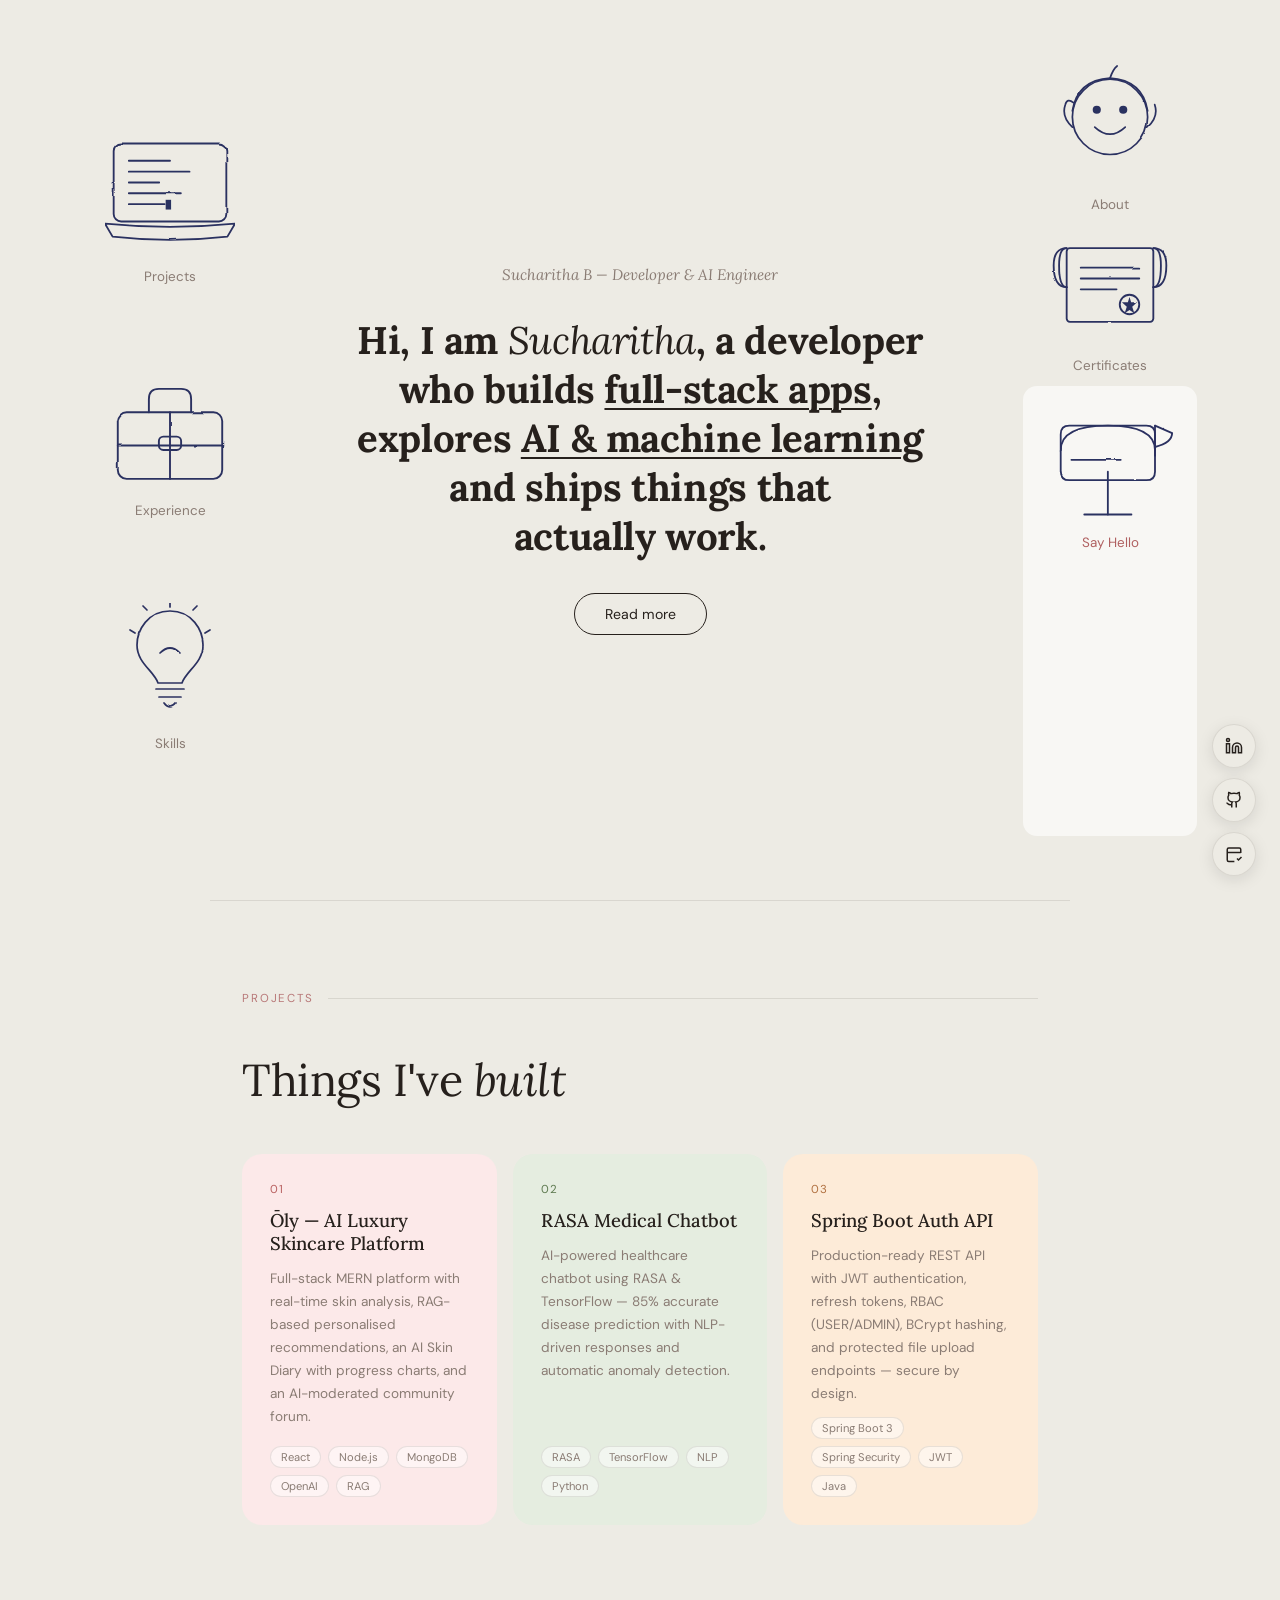
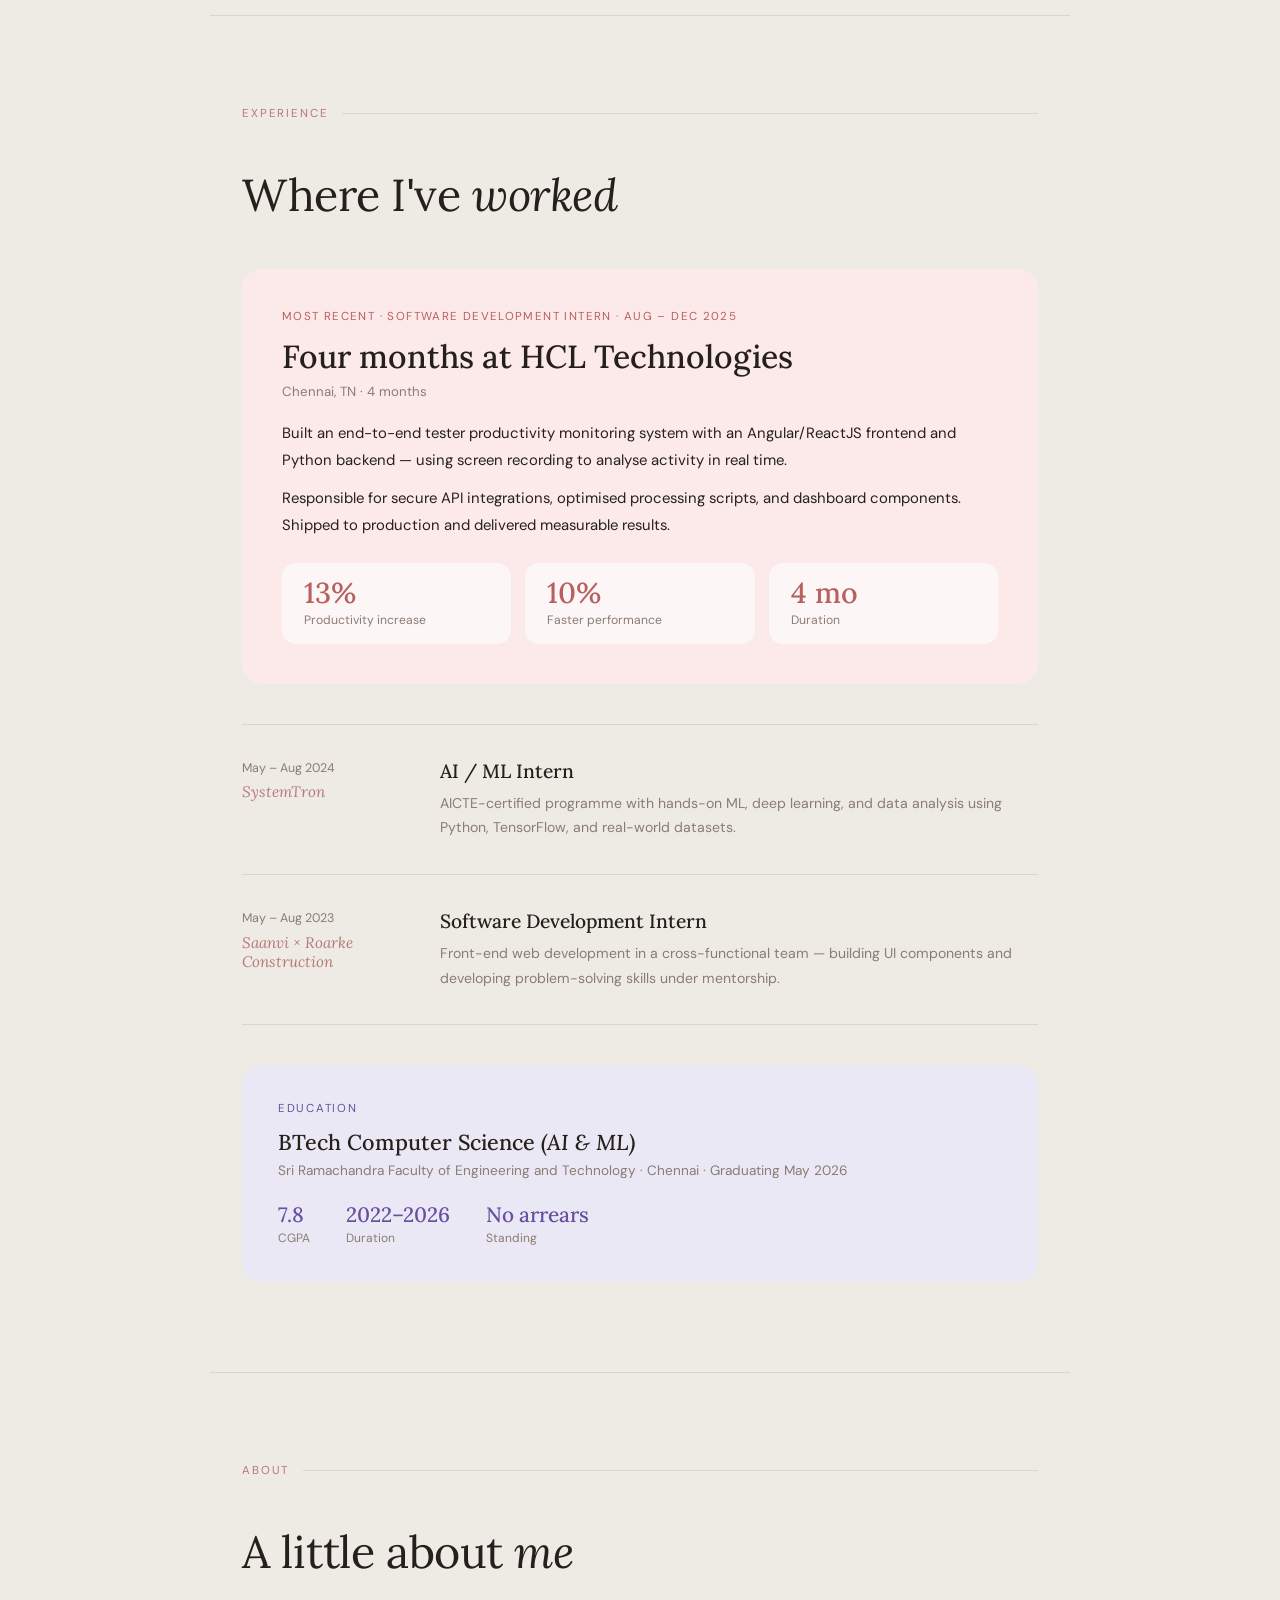
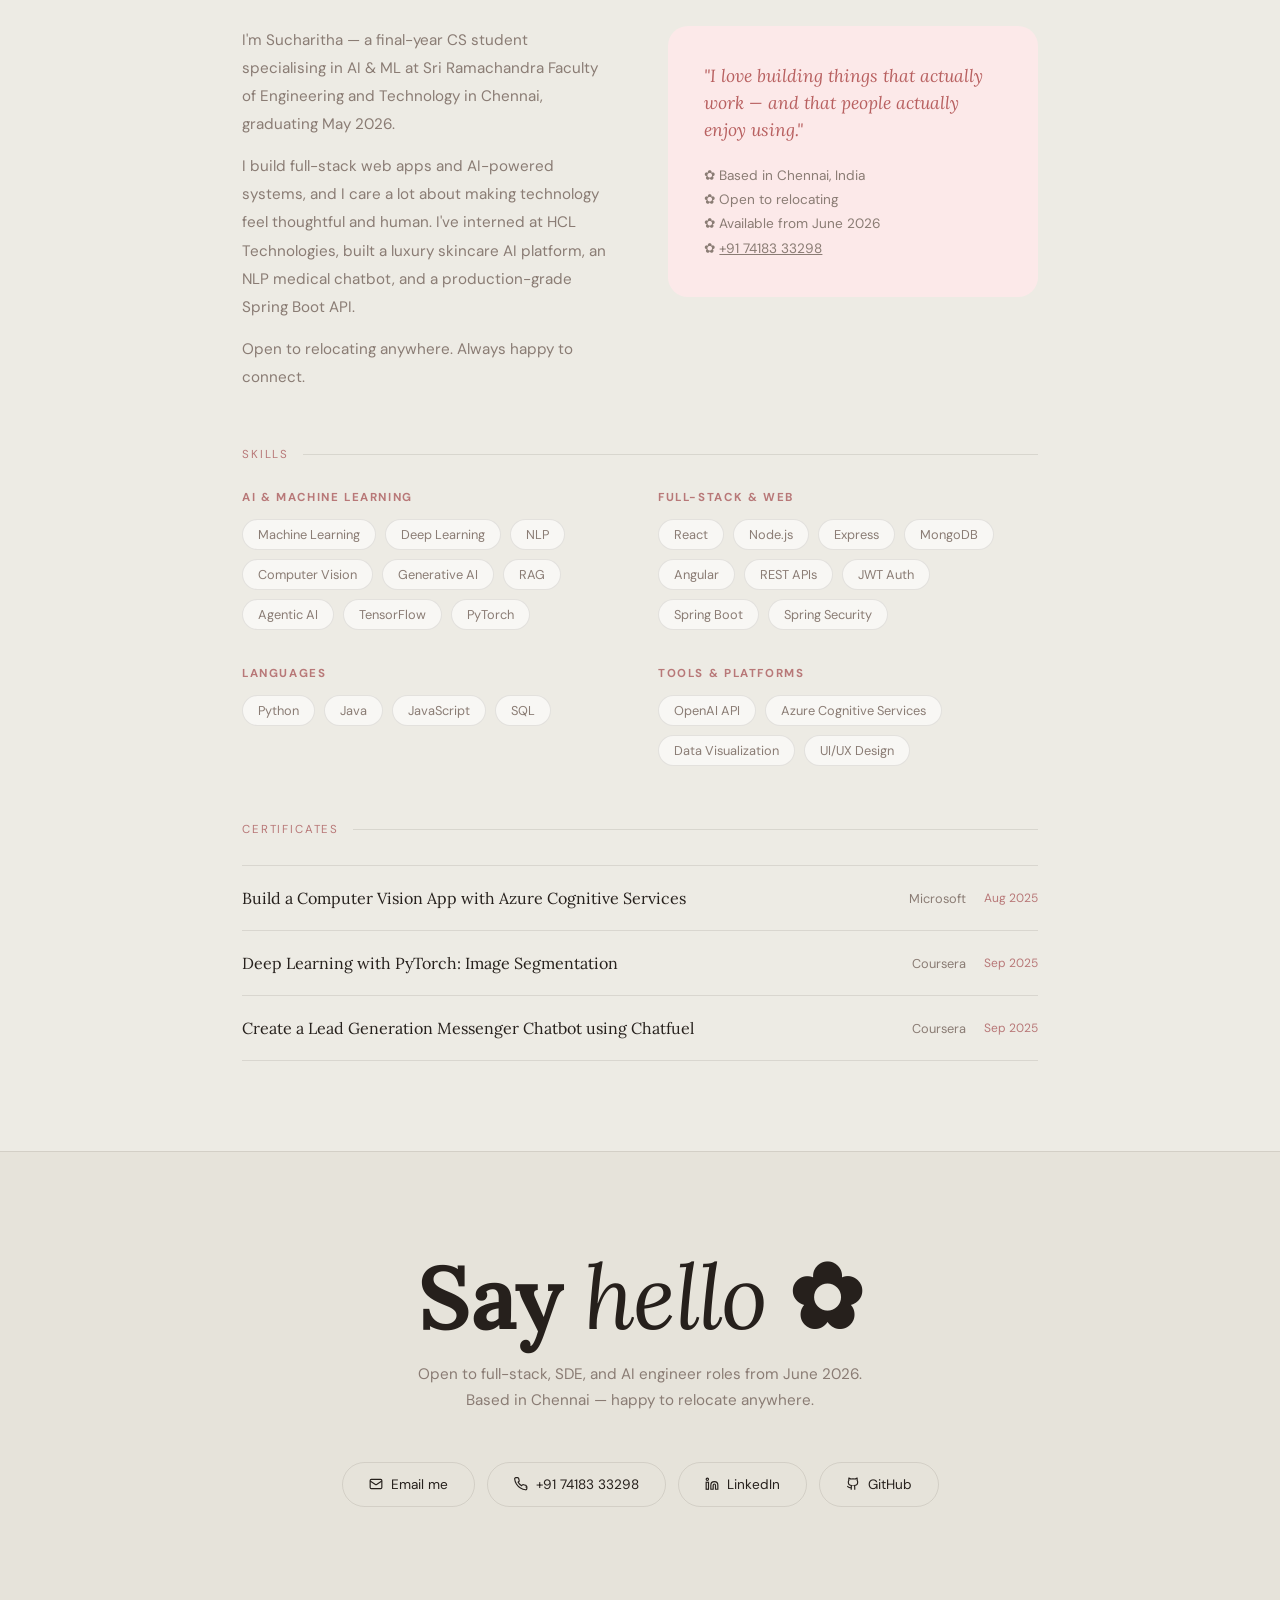
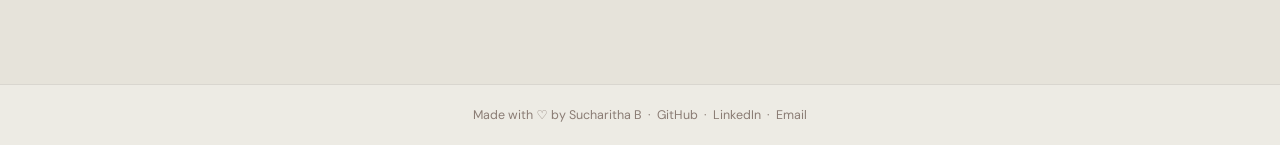
==== index.html @ f7cdc7e2 "Initial portfolio" ====
<!DOCTYPE html>
<html lang="en">
<head>
  <meta charset="UTF-8" />
  <meta name="viewport" content="width=device-width, initial-scale=1.0" />
  <title>Sucharitha B — Developer & AI Engineer</title>
  <link rel="preconnect" href="https://fonts.googleapis.com" />
  <link rel="preconnect" href="https://fonts.gstatic.com" crossorigin />
  <link href="https://fonts.googleapis.com/css2?family=Lora:ital,wght@0,400;0,700;1,400&family=DM+Sans:opsz,wght@9..40,300;9..40,400;9..40,500&display=swap" rel="stylesheet" />
  <style>
    *, *::before, *::after { box-sizing: border-box; margin: 0; padding: 0; }

    :root {
      --bg:     #edebe4;
      --soft:   #e6e3da;
      --text:   #26201c;
      --muted:  #8a7c74;
      --border: rgba(38,32,28,0.1);
      --ink:    #2b3060;
      --accent: #b87878;
      --serif:  'Lora', Georgia, serif;
      --sans:   'DM Sans', system-ui, sans-serif;
    }

    html { scroll-behavior: smooth; }
    body { background: var(--bg); color: var(--text); font-family: var(--sans); font-size: 16px; }

    /* ══════════════════════════════════════
       FLOATING SOCIAL LINKS
    ══════════════════════════════════════ */
    .social-float {
      position: fixed;
      right: 24px;
      bottom: 24px;
      display: flex;
      flex-direction: column;
      gap: 10px;
      z-index: 200;
    }
    .social-btn {
      width: 44px; height: 44px;
      border-radius: 50%;
      background: var(--bg);
      border: 1.5px solid var(--border);
      display: flex; align-items: center; justify-content: center;
      text-decoration: none;
      color: var(--text);
      box-shadow: 0 4px 16px rgba(0,0,0,0.10);
      transition: transform 0.22s ease, box-shadow 0.22s ease, border-color 0.22s;
    }
    .social-btn:hover {
      transform: translateY(-3px);
      box-shadow: 0 8px 24px rgba(0,0,0,0.15);
      border-color: var(--accent);
      color: var(--accent);
    }

    /* ══════════════════════════════════════
       HERO  –  full-viewport 3-col grid
    ══════════════════════════════════════ */
    .hero {
      display: grid;
      grid-template-columns: 220px 1fr 220px;
      min-height: 100vh;
      max-width: 1160px;
      margin: 0 auto;
    }

    /* Side nav columns */
    .side-nav {
      display: flex;
      flex-direction: column;
      justify-content: space-evenly;
      align-items: center;
      padding: 64px 18px;
    }

    /* Each illustrated icon */
    .nav-item {
      display: flex;
      flex-direction: column;
      align-items: center;
      gap: 12px;
      text-decoration: none;
      color: var(--text);
      cursor: pointer;
      position: relative;
    }
    /* Idle floating animation — staggered */
    .nav-item svg {
      transition: transform 0.35s ease;
    }
    .side-nav .nav-item:nth-child(1) svg { animation: gentleFloat 5s ease-in-out 0s    infinite; }
    .side-nav .nav-item:nth-child(2) svg { animation: gentleFloat 5s ease-in-out 1.4s  infinite; }
    .side-nav .nav-item:nth-child(3) svg { animation: gentleFloat 5s ease-in-out 2.8s  infinite; }

    /* Hover: pause float, lift & scale */
    .nav-item:hover svg {
      animation-play-state: paused;
      transform: translateY(-10px) scale(1.08) !important;
    }
    /* Click: squish down */
    .nav-item:active svg {
      transform: scale(0.92) translateY(2px) !important;
      transition: transform 0.08s ease;
    }

    .nav-item svg { width: 130px; height: 120px; }
    .nav-item span {
      font-family: var(--sans);
      font-size: 0.84rem;
      color: var(--muted);
      transition: color 0.2s;
    }
    .nav-item:hover span { color: var(--text); }
    .nav-item.highlight span { color: #b06060; }
    .nav-item.highlight:hover span { color: var(--accent); }

    /* Dot indicator */
    .nav-item::after {
      content: '·';
      font-size: 1.4rem;
      color: var(--accent);
      line-height: 0;
      opacity: 0;
      transform: translateY(4px);
      transition: opacity 0.2s, transform 0.2s;
    }
    .nav-item:hover::after { opacity: 1; transform: translateY(0); }

    /* Hero center */
    .hero-center {
      display: flex;
      flex-direction: column;
      justify-content: center;
      align-items: center;
      text-align: center;
      padding: 64px 40px;
      gap: 32px;
    }
    .tagline {
      font-family: var(--serif);
      font-style: italic;
      font-size: 0.95rem;
      color: var(--muted);
      animation: fadeDown 0.8s 0.2s both;
    }
    .intro-text {
      font-family: var(--serif);
      font-size: clamp(1.85rem, 3vw, 2.75rem);
      font-weight: 700;
      line-height: 1.28;
      letter-spacing: -0.01em;
      animation: fadeDown 0.9s 0.35s both;
    }
    .intro-text em { font-style: italic; font-weight: 400; }
    .intro-text a {
      color: var(--text);
      text-decoration: underline;
      text-decoration-thickness: 2px;
      text-underline-offset: 5px;
      transition: opacity 0.2s;
    }
    .intro-text a:hover { opacity: 0.55; }

    .read-more-btn {
      display: inline-block;
      padding: 11px 30px;
      border: 1.5px solid var(--text);
      border-radius: 100px;
      font-family: var(--sans);
      font-size: 0.88rem;
      color: var(--text);
      text-decoration: none;
      background: none;
      cursor: pointer;
      transition: background 0.25s, color 0.25s, transform 0.2s;
      animation: fadeDown 0.8s 0.5s both;
    }
    .read-more-btn:hover { background: var(--text); color: var(--bg); transform: translateY(-2px); }
    .read-more-btn:active { transform: scale(0.97); }

    /* ══════════════════════════════════════
       SCROLL REVEAL
    ══════════════════════════════════════ */
    .reveal {
      opacity: 0;
      transform: translateY(32px);
      transition: opacity 0.75s ease, transform 0.75s ease;
    }
    .reveal.in { opacity: 1; transform: translateY(0); }

    /* Staggered children */
    .stagger > * {
      opacity: 0;
      transform: translateY(24px);
      transition: opacity 0.6s ease, transform 0.6s ease;
    }
    .stagger.in > *:nth-child(1) { opacity:1; transform:none; transition-delay:0s;    }
    .stagger.in > *:nth-child(2) { opacity:1; transform:none; transition-delay:0.12s; }
    .stagger.in > *:nth-child(3) { opacity:1; transform:none; transition-delay:0.24s; }
    .stagger.in > *:nth-child(4) { opacity:1; transform:none; transition-delay:0.36s; }

    /* Section flash on anchor navigation */
    @keyframes sectionFlash {
      0%   { background-color: rgba(184,120,120,0.12); }
      100% { background-color: transparent; }
    }
    .section-flash { animation: sectionFlash 1.2s ease forwards; border-radius: 8px; }

    /* ══════════════════════════════════════
       SHARED SECTION STYLES
    ══════════════════════════════════════ */
    .section {
      max-width: 860px;
      margin: 0 auto;
      padding: 90px 32px;
      border-top: 1px solid var(--border);
    }
    .section-label {
      font-family: var(--sans);
      font-size: 0.72rem;
      letter-spacing: 0.16em;
      text-transform: uppercase;
      color: var(--accent);
      display: flex;
      align-items: center;
      gap: 14px;
      margin-bottom: 48px;
    }
    .section-label::after { content:''; flex:1; height:1px; background:var(--border); }
    .section-heading {
      font-family: var(--serif);
      font-size: clamp(1.8rem, 4vw, 2.8rem);
      font-weight: 400;
      line-height: 1.15;
      letter-spacing: -0.01em;
      margin-bottom: 48px;
    }
    .section-heading em { font-style: italic; }

    /* ══════════════════════════════════════
       PROJECTS
    ══════════════════════════════════════ */
    .projects-grid {
      display: grid;
      grid-template-columns: repeat(3, 1fr);
      gap: 16px;
    }
    .proj-card {
      border-radius: 20px;
      padding: 28px;
      display: flex;
      flex-direction: column;
      gap: 12px;
      text-decoration: none;
      color: var(--text);
      cursor: default;
      transition: transform 0.28s ease, box-shadow 0.28s ease;
    }
    .proj-card:hover { transform: translateY(-5px); box-shadow: 0 16px 44px rgba(0,0,0,0.09); }
    .proj-card.pink  { background: #fce9e9; }
    .proj-card.sage  { background: #e5ede0; }
    .proj-card.peach { background: #fdebd8; }
    .proj-num { font-size: 0.72rem; letter-spacing: 0.1em; }
    .pink  .proj-num { color: #b86060; }
    .sage  .proj-num { color: #5e7a50; }
    .peach .proj-num { color: #b07040; }
    .proj-title { font-family: var(--serif); font-size: 1.15rem; font-weight: 500; line-height: 1.25; }
    .proj-desc { font-size: 0.85rem; color: var(--muted); line-height: 1.7; flex: 1; }
    .proj-tags { display: flex; flex-wrap: wrap; gap: 7px; }
    .proj-tag {
      font-size: 0.7rem; padding: 3px 10px; border-radius: 100px;
      border: 1px solid var(--border); color: var(--muted);
      background: rgba(255,255,255,0.5);
    }

    /* ══════════════════════════════════════
       EXPERIENCE
    ══════════════════════════════════════ */
    .exp-feature {
      background: #fce9e9;
      border-radius: 20px;
      padding: 40px;
      margin-bottom: 40px;
      transition: transform 0.28s, box-shadow 0.28s;
    }
    .exp-feature:hover { transform: translateY(-3px); box-shadow: 0 12px 36px rgba(0,0,0,0.08); }
    .exp-feature-label {
      font-size: 0.72rem; letter-spacing: 0.12em; text-transform: uppercase;
      color: #b86060; margin-bottom: 12px;
    }
    .exp-feature-title { font-family: var(--serif); font-size: clamp(1.4rem,3vw,2rem); font-weight:500; margin-bottom:6px; }
    .exp-feature-sub   { font-size:0.83rem; color:var(--muted); margin-bottom:20px; }
    .exp-feature-body  { font-size:0.93rem; line-height:1.8; }
    .exp-feature-body p+p { margin-top:12px; }
    .exp-highlights { display:flex; gap:14px; margin-top:24px; flex-wrap:wrap; }
    .highlight { background:rgba(255,255,255,0.6); border-radius:14px; padding:16px 22px; flex:1; min-width:100px; }
    .hl-num   { font-family:var(--serif); font-size:1.8rem; color:#b86060; line-height:1; font-weight:500; }
    .hl-label { font-size:0.76rem; color:var(--muted); margin-top:4px; }

    .exp-list { display:flex; flex-direction:column; }
    .exp-entry {
      padding:34px 0; border-bottom:1px solid var(--border);
      display:grid; grid-template-columns:170px 1fr; gap:28px;
      transition: padding-left 0.22s;
    }
    .exp-entry:first-child { border-top:1px solid var(--border); }
    .exp-entry:hover { padding-left: 10px; }
    .exp-period { font-size:0.78rem; color:var(--muted); line-height:1.5; }
    .exp-co     { font-family:var(--serif); font-style:italic; font-size:0.95rem; color:var(--accent); margin-top:5px; }
    .exp-role   { font-family:var(--serif); font-size:1.2rem; font-weight:500; margin-bottom:8px; }
    .exp-body   { font-size:0.88rem; color:var(--muted); line-height:1.75; }

    .edu-card { background:#eae8f5; border-radius:20px; padding:36px; margin-top:40px; }
    .edu-label  { font-size:0.72rem; letter-spacing:0.15em; text-transform:uppercase; color:#6850a0; margin-bottom:12px; }
    .edu-degree { font-family:var(--serif); font-size:1.35rem; font-weight:500; margin-bottom:6px; line-height:1.3; }
    .edu-school { font-size:0.85rem; color:var(--muted); margin-bottom:22px; }
    .edu-stats  { display:flex; gap:36px; flex-wrap:wrap; }
    .edu-val    { font-family:var(--serif); font-size:1.3rem; color:#6850a0; font-weight:500; }
    .edu-lbl    { font-size:0.75rem; color:var(--muted); margin-top:2px; }

    /* ══════════════════════════════════════
       ABOUT  (+ Skills + Certificates)
    ══════════════════════════════════════ */
    .about-grid { display:grid; grid-template-columns:1fr 1fr; gap:56px; align-items:start; margin-bottom:56px; }
    .about-body { font-size:0.95rem; color:var(--muted); line-height:1.85; }
    .about-body p+p { margin-top:14px; }
    .about-card { background:#fce9e9; border-radius:20px; padding:36px; }
    .about-quote { font-family:var(--serif); font-style:italic; font-size:1.1rem; color:#b86060; line-height:1.55; margin-bottom:20px; }
    .about-fact  { font-size:0.85rem; color:var(--muted); line-height:1.8; }

    .skills-grid { display:grid; grid-template-columns:1fr 1fr; gap:36px; margin-bottom:56px; }
    .skill-group h3 { font-size:0.72rem; letter-spacing:0.14em; text-transform:uppercase; color:var(--accent); margin-bottom:14px; }
    .tag-cloud { display:flex; flex-wrap:wrap; gap:9px; }
    .tag-pill {
      padding:6px 15px; border-radius:100px; border:1px solid var(--border);
      font-size:0.8rem; color:var(--muted); background:rgba(255,255,255,0.6);
      transition:border-color 0.2s, color 0.2s, transform 0.15s;
      cursor: default;
    }
    .tag-pill:hover { border-color:var(--accent); color:var(--accent); transform:translateY(-1px); }

    .cert-item {
      display:flex; justify-content:space-between; align-items:center;
      padding:22px 0; border-bottom:1px solid var(--border); gap:20px;
      transition: padding-left 0.2s;
    }
    .cert-item:first-child { border-top:1px solid var(--border); }
    .cert-item:hover { padding-left:10px; }
    .cert-name   { font-family:var(--serif); font-size:1rem; }
    .cert-meta   { display:flex; gap:18px; align-items:center; flex-shrink:0; }
    .cert-issuer { font-size:0.8rem; color:var(--muted); }
    .cert-date   { font-size:0.75rem; color:var(--accent); }

    /* ══════════════════════════════════════
       CONTACT  – "Say Hello"
    ══════════════════════════════════════ */
    #contact {
      background: var(--soft);
      border-top: 1px solid var(--border);
      text-align: center;
      padding: 100px 32px 120px;
    }
    .contact-inner { max-width: 700px; margin: 0 auto; }
    .contact-heading {
      font-family: var(--serif);
      font-size: clamp(2.5rem, 7vw, 6rem);
      font-weight: 700; line-height: 1;
      letter-spacing: -0.02em;
      margin-bottom: 20px;
    }
    .contact-heading em { font-style: italic; font-weight: 400; }
    .contact-sub { font-size:0.95rem; color:var(--muted); margin-bottom:48px; line-height:1.7; }
    .contact-links { display:flex; flex-wrap:wrap; justify-content:center; gap:12px; }
    .contact-link {
      display:inline-flex; align-items:center; gap:8px;
      padding:13px 26px; border:1.5px solid var(--border); border-radius:100px;
      font-size:0.85rem; color:var(--text); text-decoration:none;
      transition:border-color 0.25s, background 0.25s, color 0.25s, transform 0.2s;
    }
    .contact-link:hover {
      border-color:var(--accent);
      background:rgba(184,120,120,0.08);
      color:var(--accent);
      transform: translateY(-2px);
    }
    .contact-link:active { transform: scale(0.97); }

    /* ══════════════════════════════════════
       FOOTER
    ══════════════════════════════════════ */
    footer {
      border-top:1px solid var(--border);
      padding:22px 48px;
      text-align:center;
      font-size:0.78rem;
      color:var(--muted);
    }
    .footer-link { color:var(--muted); text-decoration:underline; text-decoration-color:transparent; transition:text-decoration-color 0.2s,color 0.2s; }
    .footer-link:hover { color:var(--accent); text-decoration-color:var(--accent); }

    /* ══════════════════════════════════════
       KEYFRAMES
    ══════════════════════════════════════ */
    @keyframes gentleFloat {
      0%, 100% { transform: translateY(0px); }
      50%       { transform: translateY(-7px); }
    }
    @keyframes fadeDown {
      from { opacity: 0; transform: translateY(-16px); }
      to   { opacity: 1; transform: translateY(0); }
    }
    @keyframes sectionFlash {
      0%   { background-color: rgba(184,120,120,0.12); }
      100% { background-color: transparent; }
    }

    /* ══════════════════════════════════════
       MOBILE
    ══════════════════════════════════════ */
    @media (max-width: 780px) {
      .hero { grid-template-columns: 1fr; }
      .side-nav { flex-direction:row; flex-wrap:wrap; justify-content:center; padding:28px 16px; gap:20px; }
      .side-nav.right { order:3; }
      .hero-center { order:2; padding:40px 24px; }
      .nav-item svg { width:80px; height:72px; }
      .section { padding:60px 20px; }
      .projects-grid { grid-template-columns:1fr; }
      .exp-entry { grid-template-columns:1fr; gap:8px; }
      .about-grid { grid-template-columns:1fr; }
      .skills-grid { grid-template-columns:1fr; }
      footer { padding:20px; }
      .social-float { right:14px; bottom:14px; }
    }
  </style>
</head>
<body>

<!-- ── Floating social buttons ─────────── -->
<div class="social-float">
  <a href="https://www.linkedin.com/in/sucharitha-b-8519b2259/" class="social-btn" target="_blank" rel="noopener" title="LinkedIn">
    <svg width="18" height="18" viewBox="0 0 24 24" fill="none" stroke="currentColor" stroke-width="2"><path d="M16 8a6 6 0 0 1 6 6v7h-4v-7a2 2 0 0 0-2-2 2 2 0 0 0-2 2v7h-4v-7a6 6 0 0 1 6-6z"/><rect width="4" height="12" x="2" y="9"/><circle cx="4" cy="4" r="2"/></svg>
  </a>
  <a href="https://github.com/Hackerette0" class="social-btn" target="_blank" rel="noopener" title="GitHub">
    <svg width="18" height="18" viewBox="0 0 24 24" fill="none" stroke="currentColor" stroke-width="2"><path d="M15 22v-4a4.8 4.8 0 0 0-1-3.5c3 0 6-2 6-5.5.08-1.25-.27-2.48-1-3.5.28-1.15.28-2.35 0-3.5 0 0-1 0-3 1.5-2.64-.5-5.36-.5-8 0C6 2 5 2 5 2c-.3 1.15-.3 2.35 0 3.5A5.403 5.403 0 0 0 4 9c0 3.5 3 5.5 6 5.5-.39.49-.68 1.05-.85 1.65-.17.6-.22 1.23-.15 1.85v4"/><path d="M9 18c-4.51 2-5-2-7-2"/></svg>
  </a>
  <a href="https://leetcode.com/u/bathalasucharitha79/" class="social-btn" target="_blank" rel="noopener" title="LeetCode">
    <svg width="18" height="18" viewBox="0 0 24 24" fill="none" stroke="currentColor" stroke-width="2"><path d="m16 18 2 2 4-4"/><path d="M21 10.5V6a2 2 0 0 0-2-2H5a2 2 0 0 0-2 2v14a2 2 0 0 0 2 2h7.5"/><path d="M3 10h18"/></svg>
  </a>
</div>

<!-- ── SVG sketch filter ─────────────── -->
<svg width="0" height="0" style="position:absolute;overflow:hidden">
  <defs>
    <filter id="sketch">
      <feTurbulence type="fractalNoise" baseFrequency="0.038" numOctaves="4" result="n"/>
      <feDisplacementMap in="SourceGraphic" in2="n" scale="2" xChannelSelector="R" yChannelSelector="G"/>
    </filter>
  </defs>
</svg>

<!-- ══════════════════════════════════════
     HERO
══════════════════════════════════════ -->
<div class="hero">

  <!-- Left icons -->
  <nav class="side-nav left">

    <a href="#projects" class="nav-item" data-target="projects">
      <svg viewBox="0 0 120 105" fill="none" stroke="var(--ink)" stroke-width="1.7" stroke-linecap="round" stroke-linejoin="round" filter="url(#sketch)">
        <rect x="8" y="4" width="104" height="72" rx="7"/>
        <line x1="22" y1="20" x2="60" y2="20"/>
        <line x1="22" y1="30" x2="78" y2="30"/>
        <line x1="22" y1="40" x2="50" y2="40"/>
        <line x1="22" y1="50" x2="70" y2="50"/>
        <line x1="22" y1="60" x2="55" y2="60"/>
        <rect x="56" y="56" width="5" height="9" fill="var(--ink)" stroke="none"/>
        <path d="M0 78 Q60 84 120 78 L113 90 Q60 96 7 90 Z"/>
      </svg>
      <span>Projects</span>
    </a>

    <a href="#experience" class="nav-item" data-target="experience">
      <svg viewBox="0 0 110 108" fill="none" stroke="var(--ink)" stroke-width="1.7" stroke-linecap="round" stroke-linejoin="round" filter="url(#sketch)">
        <rect x="8" y="38" width="94" height="60" rx="8"/>
        <path d="M36 38 L36 26 Q36 17 45 17 L65 17 Q74 17 74 26 L74 38"/>
        <line x1="55" y1="38" x2="55" y2="98"/>
        <rect x="45" y="60" width="20" height="12" rx="4"/>
        <line x1="8" y1="68" x2="102" y2="68"/>
      </svg>
      <span>Experience</span>
    </a>

    <a href="#skills-section" class="nav-item" data-target="skills-section">
      <svg viewBox="0 0 100 120" fill="none" stroke="var(--ink)" stroke-width="1.7" stroke-linecap="round" stroke-linejoin="round" filter="url(#sketch)">
        <path d="M50 8 C28 8 17 27 17 42 C17 60 34 68 38 80 L62 80 C66 68 83 60 83 42 C83 27 72 8 50 8Z"/>
        <line x1="36" y1="86" x2="64" y2="86"/>
        <line x1="39" y1="94" x2="61" y2="94"/>
        <path d="M44 100 Q50 108 56 100"/>
        <line x1="50" y1="0" x2="50" y2="4"/>
        <line x1="27" y1="7" x2="23" y2="3"/>
        <line x1="73" y1="7" x2="77" y2="3"/>
        <line x1="15" y1="30" x2="10" y2="27"/>
        <line x1="85" y1="30" x2="90" y2="27"/>
        <path d="M40 50 Q50 40 60 50"/>
      </svg>
      <span>Skills</span>
    </a>

  </nav>

  <!-- Center text -->
  <main class="hero-center">
    <p class="tagline">Sucharitha B — Developer & AI Engineer</p>
    <h1 class="intro-text">
      Hi, I am <em>Sucharitha</em>, a developer who builds
      <a href="#projects">full&#8209;stack&nbsp;apps</a>,
      explores <a href="#skills-section">AI&nbsp;&amp;&nbsp;machine&nbsp;learning</a>
      and ships things that actually&nbsp;work.
    </h1>
    <a href="#about" class="read-more-btn">Read more</a>
  </main>

  <!-- Right icons -->
  <nav class="side-nav right">

    <a href="#about" class="nav-item" data-target="about">
      <svg viewBox="0 0 100 118" fill="none" stroke="var(--ink)" stroke-width="1.7" stroke-linecap="round" stroke-linejoin="round" filter="url(#sketch)">
        <circle cx="50" cy="52" r="37"/>
        <path d="M13 46 Q18 16 50 14 Q82 16 87 46"/>
        <path d="M50 14 Q53 5 57 2"/>
        <circle cx="37" cy="45" r="4" fill="var(--ink)" stroke="none"/>
        <circle cx="63" cy="45" r="4" fill="var(--ink)" stroke="none"/>
        <path d="M35 62 Q50 76 65 62"/>
        <path d="M13 62 Q2 52 6 40 Q8 33 14 38"/>
        <path d="M87 62 Q98 52 94 40"/>
      </svg>
      <span>About</span>
    </a>

    <a href="#certificates-section" class="nav-item" data-target="certificates-section">
      <svg viewBox="0 0 120 100" fill="none" stroke="var(--ink)" stroke-width="1.7" stroke-linecap="round" stroke-linejoin="round" filter="url(#sketch)">
        <rect x="20" y="16" width="80" height="68" rx="3"/>
        <path d="M20 16 Q8 16 8 32 Q8 52 20 52"/>
        <path d="M20 16 Q13 16 13 32 Q13 52 20 52"/>
        <path d="M100 16 Q112 16 112 32 Q112 52 100 52"/>
        <path d="M100 16 Q107 16 107 32 Q107 52 100 52"/>
        <line x1="33" y1="34" x2="87" y2="34"/>
        <line x1="33" y1="44" x2="87" y2="44"/>
        <line x1="33" y1="54" x2="66" y2="54"/>
        <circle cx="78" cy="68" r="9"/>
        <path d="M78 61 L79.5 66 L85 66 L80.5 70 L82.5 76 L78 73 L73.5 76 L75.5 70 L71 66 L76.5 66 Z" fill="var(--ink)" stroke="none"/>
      </svg>
      <span>Certificates</span>
    </a>

    <a href="#contact" class="nav-item highlight" data-target="contact">
      <svg viewBox="0 0 120 112" fill="none" stroke="var(--ink)" stroke-width="1.7" stroke-linecap="round" stroke-linejoin="round" filter="url(#sketch)">
        <line x1="58" y1="65" x2="58" y2="105"/>
        <line x1="36" y1="105" x2="80" y2="105"/>
        <path d="M14 30 Q14 22 22 22 L94 22 Q102 22 102 30 L102 65 Q102 73 94 73 L22 73 Q14 73 14 65 Z"/>
        <path d="M14 45 Q14 22 58 22 Q102 22 102 45"/>
        <line x1="24" y1="54" x2="70" y2="54"/>
        <line x1="102" y1="22" x2="102" y2="50"/>
        <path d="M102 22 L118 29 Q118 38 102 42"/>
      </svg>
      <span>Say Hello</span>
    </a>

  </nav>
</div>

<!-- ══════════════════════════════════════
     PROJECTS
══════════════════════════════════════ -->
<section id="projects" class="section">
  <div class="section-label reveal">Projects</div>
  <h2 class="section-heading reveal">Things I've <em>built</em></h2>
  <div class="projects-grid stagger">

    <div class="proj-card pink">
      <span class="proj-num">01</span>
      <h3 class="proj-title">Ōly — AI Luxury Skincare Platform</h3>
      <p class="proj-desc">Full-stack MERN platform with real-time skin analysis, RAG-based personalised recommendations, an AI Skin Diary with progress charts, and an AI-moderated community forum.</p>
      <div class="proj-tags">
        <span class="proj-tag">React</span>
        <span class="proj-tag">Node.js</span>
        <span class="proj-tag">MongoDB</span>
        <span class="proj-tag">OpenAI</span>
        <span class="proj-tag">RAG</span>
      </div>
    </div>

    <div class="proj-card sage">
      <span class="proj-num">02</span>
      <h3 class="proj-title">RASA Medical Chatbot</h3>
      <p class="proj-desc">AI-powered healthcare chatbot using RASA & TensorFlow — 85% accurate disease prediction with NLP-driven responses and automatic anomaly detection.</p>
      <div class="proj-tags">
        <span class="proj-tag">RASA</span>
        <span class="proj-tag">TensorFlow</span>
        <span class="proj-tag">NLP</span>
        <span class="proj-tag">Python</span>
      </div>
    </div>

    <div class="proj-card peach">
      <span class="proj-num">03</span>
      <h3 class="proj-title">Spring Boot Auth API</h3>
      <p class="proj-desc">Production-ready REST API with JWT authentication, refresh tokens, RBAC (USER/ADMIN), BCrypt hashing, and protected file upload endpoints — secure by design.</p>
      <div class="proj-tags">
        <span class="proj-tag">Spring Boot 3</span>
        <span class="proj-tag">Spring Security</span>
        <span class="proj-tag">JWT</span>
        <span class="proj-tag">Java</span>
      </div>
    </div>

  </div>
</section>

<!-- ══════════════════════════════════════
     EXPERIENCE
══════════════════════════════════════ -->
<section id="experience" class="section">
  <div class="section-label reveal">Experience</div>
  <h2 class="section-heading reveal">Where I've <em>worked</em></h2>

  <div class="exp-feature reveal">
    <div class="exp-feature-label">Most recent · Software Development Intern · Aug – Dec 2025</div>
    <h3 class="exp-feature-title">Four months at HCL Technologies</h3>
    <div class="exp-feature-sub">Chennai, TN · 4 months</div>
    <div class="exp-feature-body">
      <p>Built an end-to-end tester productivity monitoring system with an Angular/ReactJS frontend and Python backend — using screen recording to analyse activity in real time.</p>
      <p>Responsible for secure API integrations, optimised processing scripts, and dashboard components. Shipped to production and delivered measurable results.</p>
    </div>
    <div class="exp-highlights">
      <div class="highlight"><div class="hl-num">13%</div><div class="hl-label">Productivity increase</div></div>
      <div class="highlight"><div class="hl-num">10%</div><div class="hl-label">Faster performance</div></div>
      <div class="highlight"><div class="hl-num">4 mo</div><div class="hl-label">Duration</div></div>
    </div>
  </div>

  <div class="exp-list stagger">
    <div class="exp-entry">
      <div>
        <div class="exp-period">May – Aug 2024</div>
        <div class="exp-co">SystemTron</div>
      </div>
      <div>
        <div class="exp-role">AI / ML Intern</div>
        <p class="exp-body">AICTE-certified programme with hands-on ML, deep learning, and data analysis using Python, TensorFlow, and real-world datasets.</p>
      </div>
    </div>
    <div class="exp-entry">
      <div>
        <div class="exp-period">May – Aug 2023</div>
        <div class="exp-co">Saanvi × Roarke Construction</div>
      </div>
      <div>
        <div class="exp-role">Software Development Intern</div>
        <p class="exp-body">Front-end web development in a cross-functional team — building UI components and developing problem-solving skills under mentorship.</p>
      </div>
    </div>
  </div>

  <div class="edu-card reveal">
    <div class="edu-label">Education</div>
    <div class="edu-degree">BTech Computer Science <em style="font-style:italic">(AI & ML)</em></div>
    <div class="edu-school">Sri Ramachandra Faculty of Engineering and Technology · Chennai · Graduating May 2026</div>
    <div class="edu-stats">
      <div><div class="edu-val">7.8</div><div class="edu-lbl">CGPA</div></div>
      <div><div class="edu-val">2022–2026</div><div class="edu-lbl">Duration</div></div>
      <div><div class="edu-val">No arrears</div><div class="edu-lbl">Standing</div></div>
    </div>
  </div>
</section>

<!-- ══════════════════════════════════════
     ABOUT  +  SKILLS  +  CERTIFICATES
══════════════════════════════════════ -->
<section id="about" class="section">
  <div class="section-label reveal">About</div>
  <h2 class="section-heading reveal">A little about <em>me</em></h2>

  <div class="about-grid reveal">
    <div class="about-body">
      <p>I'm Sucharitha — a final-year CS student specialising in AI & ML at Sri Ramachandra Faculty of Engineering and Technology in Chennai, graduating May 2026.</p>
      <p>I build full-stack web apps and AI-powered systems, and I care a lot about making technology feel thoughtful and human. I've interned at HCL Technologies, built a luxury skincare AI platform, an NLP medical chatbot, and a production-grade Spring Boot API.</p>
      <p>Open to relocating anywhere. Always happy to connect.</p>
    </div>
    <div class="about-card">
      <p class="about-quote">"I love building things that actually work — and that people actually enjoy using."</p>
      <p class="about-fact">
        ✿ Based in Chennai, India<br>
        ✿ Open to relocating<br>
        ✿ Available from June 2026<br>
        ✿ <a href="tel:+917418333298" style="color:inherit">+91 74183 33298</a>
      </p>
    </div>
  </div>

  <!-- Skills -->
  <div id="skills-section" class="section-label reveal" style="margin-bottom:28px">Skills</div>
  <div class="skills-grid stagger">
    <div class="skill-group">
      <h3>AI & Machine Learning</h3>
      <div class="tag-cloud">
        <span class="tag-pill">Machine Learning</span><span class="tag-pill">Deep Learning</span>
        <span class="tag-pill">NLP</span><span class="tag-pill">Computer Vision</span>
        <span class="tag-pill">Generative AI</span><span class="tag-pill">RAG</span>
        <span class="tag-pill">Agentic AI</span><span class="tag-pill">TensorFlow</span>
        <span class="tag-pill">PyTorch</span>
      </div>
    </div>
    <div class="skill-group">
      <h3>Full-Stack & Web</h3>
      <div class="tag-cloud">
        <span class="tag-pill">React</span><span class="tag-pill">Node.js</span>
        <span class="tag-pill">Express</span><span class="tag-pill">MongoDB</span>
        <span class="tag-pill">Angular</span><span class="tag-pill">REST APIs</span>
        <span class="tag-pill">JWT Auth</span><span class="tag-pill">Spring Boot</span>
        <span class="tag-pill">Spring Security</span>
      </div>
    </div>
    <div class="skill-group">
      <h3>Languages</h3>
      <div class="tag-cloud">
        <span class="tag-pill">Python</span><span class="tag-pill">Java</span>
        <span class="tag-pill">JavaScript</span><span class="tag-pill">SQL</span>
      </div>
    </div>
    <div class="skill-group">
      <h3>Tools & Platforms</h3>
      <div class="tag-cloud">
        <span class="tag-pill">OpenAI API</span><span class="tag-pill">Azure Cognitive Services</span>
        <span class="tag-pill">Data Visualization</span><span class="tag-pill">UI/UX Design</span>
      </div>
    </div>
  </div>

  <!-- Certificates -->
  <div id="certificates-section" class="section-label reveal" style="margin-bottom:28px">Certificates</div>
  <div class="stagger">
    <div class="cert-item">
      <span class="cert-name">Build a Computer Vision App with Azure Cognitive Services</span>
      <div class="cert-meta"><span class="cert-issuer">Microsoft</span><span class="cert-date">Aug 2025</span></div>
    </div>
    <div class="cert-item">
      <span class="cert-name">Deep Learning with PyTorch: Image Segmentation</span>
      <div class="cert-meta"><span class="cert-issuer">Coursera</span><span class="cert-date">Sep 2025</span></div>
    </div>
    <div class="cert-item">
      <span class="cert-name">Create a Lead Generation Messenger Chatbot using Chatfuel</span>
      <div class="cert-meta"><span class="cert-issuer">Coursera</span><span class="cert-date">Sep 2025</span></div>
    </div>
  </div>
</section>

<!-- ══════════════════════════════════════
     CONTACT  – "Say Hello"
══════════════════════════════════════ -->
<section id="contact">
  <div class="contact-inner">
    <h2 class="contact-heading reveal">Say <em>hello</em> ✿</h2>
    <p class="contact-sub reveal">
      Open to full-stack, SDE, and AI engineer roles from June 2026.<br>
      Based in Chennai — happy to relocate anywhere.
    </p>
    <div class="contact-links stagger">
      <a href="mailto:bathalasucharitha79@gmail.com" class="contact-link">
        <svg width="14" height="14" viewBox="0 0 24 24" fill="none" stroke="currentColor" stroke-width="2"><rect width="20" height="16" x="2" y="4" rx="2"/><path d="m22 7-8.97 5.7a1.94 1.94 0 0 1-2.06 0L2 7"/></svg>
        Email me
      </a>
      <a href="tel:+917418333298" class="contact-link">
        <svg width="14" height="14" viewBox="0 0 24 24" fill="none" stroke="currentColor" stroke-width="2"><path d="M22 16.92v3a2 2 0 0 1-2.18 2 19.79 19.79 0 0 1-8.63-3.07A19.5 19.5 0 0 1 4.15 12a19.79 19.79 0 0 1-3-8.63A2 2 0 0 1 3.12 1.18h3a2 2 0 0 1 2 1.72 12.84 12.84 0 0 0 .7 2.81 2 2 0 0 1-.45 2.11L7.09 8.91a16 16 0 0 0 6 6l1.27-1.27a2 2 0 0 1 2.11-.45 12.84 12.84 0 0 0 2.81.7A2 2 0 0 1 21 16.92z"/></svg>
        +91 74183 33298
      </a>
      <a href="https://www.linkedin.com/in/sucharitha-b-8519b2259/" class="contact-link" target="_blank" rel="noopener">
        <svg width="14" height="14" viewBox="0 0 24 24" fill="none" stroke="currentColor" stroke-width="2"><path d="M16 8a6 6 0 0 1 6 6v7h-4v-7a2 2 0 0 0-2-2 2 2 0 0 0-2 2v7h-4v-7a6 6 0 0 1 6-6z"/><rect width="4" height="12" x="2" y="9"/><circle cx="4" cy="4" r="2"/></svg>
        LinkedIn
      </a>
      <a href="https://github.com/Hackerette0" class="contact-link" target="_blank" rel="noopener">
        <svg width="14" height="14" viewBox="0 0 24 24" fill="none" stroke="currentColor" stroke-width="2"><path d="M15 22v-4a4.8 4.8 0 0 0-1-3.5c3 0 6-2 6-5.5.08-1.25-.27-2.48-1-3.5.28-1.15.28-2.35 0-3.5 0 0-1 0-3 1.5-2.64-.5-5.36-.5-8 0C6 2 5 2 5 2c-.3 1.15-.3 2.35 0 3.5A5.403 5.403 0 0 0 4 9c0 3.5 3 5.5 6 5.5-.39.49-.68 1.05-.85 1.65-.17.6-.22 1.23-.15 1.85v4"/><path d="M9 18c-4.51 2-5-2-7-2"/></svg>
        GitHub
      </a>
      <a href="https://leetcode.com/u/bathalasucharitha79/" class="contact-link" target="_blank" rel="noopener">
        <svg width="14" height="14" viewBox="0 0 24 24" fill="none" stroke="currentColor" stroke-width="2"><path d="m16 18 2 2 4-4"/><path d="M21 10.5V6a2 2 0 0 0-2-2H5a2 2 0 0 0-2 2v14a2 2 0 0 0 2 2h7.5"/><path d="M3 10h18"/></svg>
        LeetCode
      </a>
    </div>
  </div>
</section>

<footer>
  <p>Made with ♡ by Sucharitha B &nbsp;·&nbsp;
    <a href="https://github.com/Hackerette0" class="footer-link" target="_blank" rel="noopener">GitHub</a> &nbsp;·&nbsp;
    <a href="https://www.linkedin.com/in/sucharitha-b-8519b2259/" class="footer-link" target="_blank" rel="noopener">LinkedIn</a> &nbsp;·&nbsp;
    <a href="mailto:bathalasucharitha79@gmail.com" class="footer-link">Email</a>
  </p>
</footer>

<script>
  // ── Scroll reveal (Intersection Observer) ──────────────
  const obs = new IntersectionObserver(entries => {
    entries.forEach(e => {
      if (e.isIntersecting) {
        e.target.classList.add('in');
        obs.unobserve(e.target);
      }
    });
  }, { threshold: 0.1, rootMargin: '0px 0px -48px 0px' });

  document.querySelectorAll('.reveal, .stagger').forEach(el => obs.observe(el));

  // ── Smooth scroll + section flash for ALL anchor links ─
  document.querySelectorAll('a[href^="#"]').forEach(link => {
    link.addEventListener('click', e => {
      const id = link.getAttribute('href').slice(1);
      const target = document.getElementById(id);
      if (!target) return;
      e.preventDefault();

      // Scroll with offset so heading isn't hidden behind anything
      const top = target.getBoundingClientRect().top + window.scrollY - 24;
      window.scrollTo({ top, behavior: 'smooth' });

      // Flash the section after scroll completes
      setTimeout(() => {
        target.style.animation = 'none';
        target.offsetHeight; // reflow
        target.style.animation = 'sectionFlash 1.2s ease forwards';
        setTimeout(() => target.style.animation = '', 1300);
      }, 700);
    });
  });

  // ── Icon click bounce ─────────────────────────────────
  document.querySelectorAll('.nav-item').forEach(item => {
    item.addEventListener('click', function () {
      const svg = this.querySelector('svg');
      svg.style.transition = 'transform 0.1s ease';
      svg.style.transform  = 'scale(0.88) translateY(4px)';
      setTimeout(() => {
        svg.style.transition = 'transform 0.4s cubic-bezier(0.34,1.56,0.64,1)';
        svg.style.transform  = 'scale(1.06) translateY(-8px)';
        setTimeout(() => { svg.style.transform = ''; svg.style.transition = ''; }, 400);
      }, 110);
    });
  });
</script>

</body>
</html>
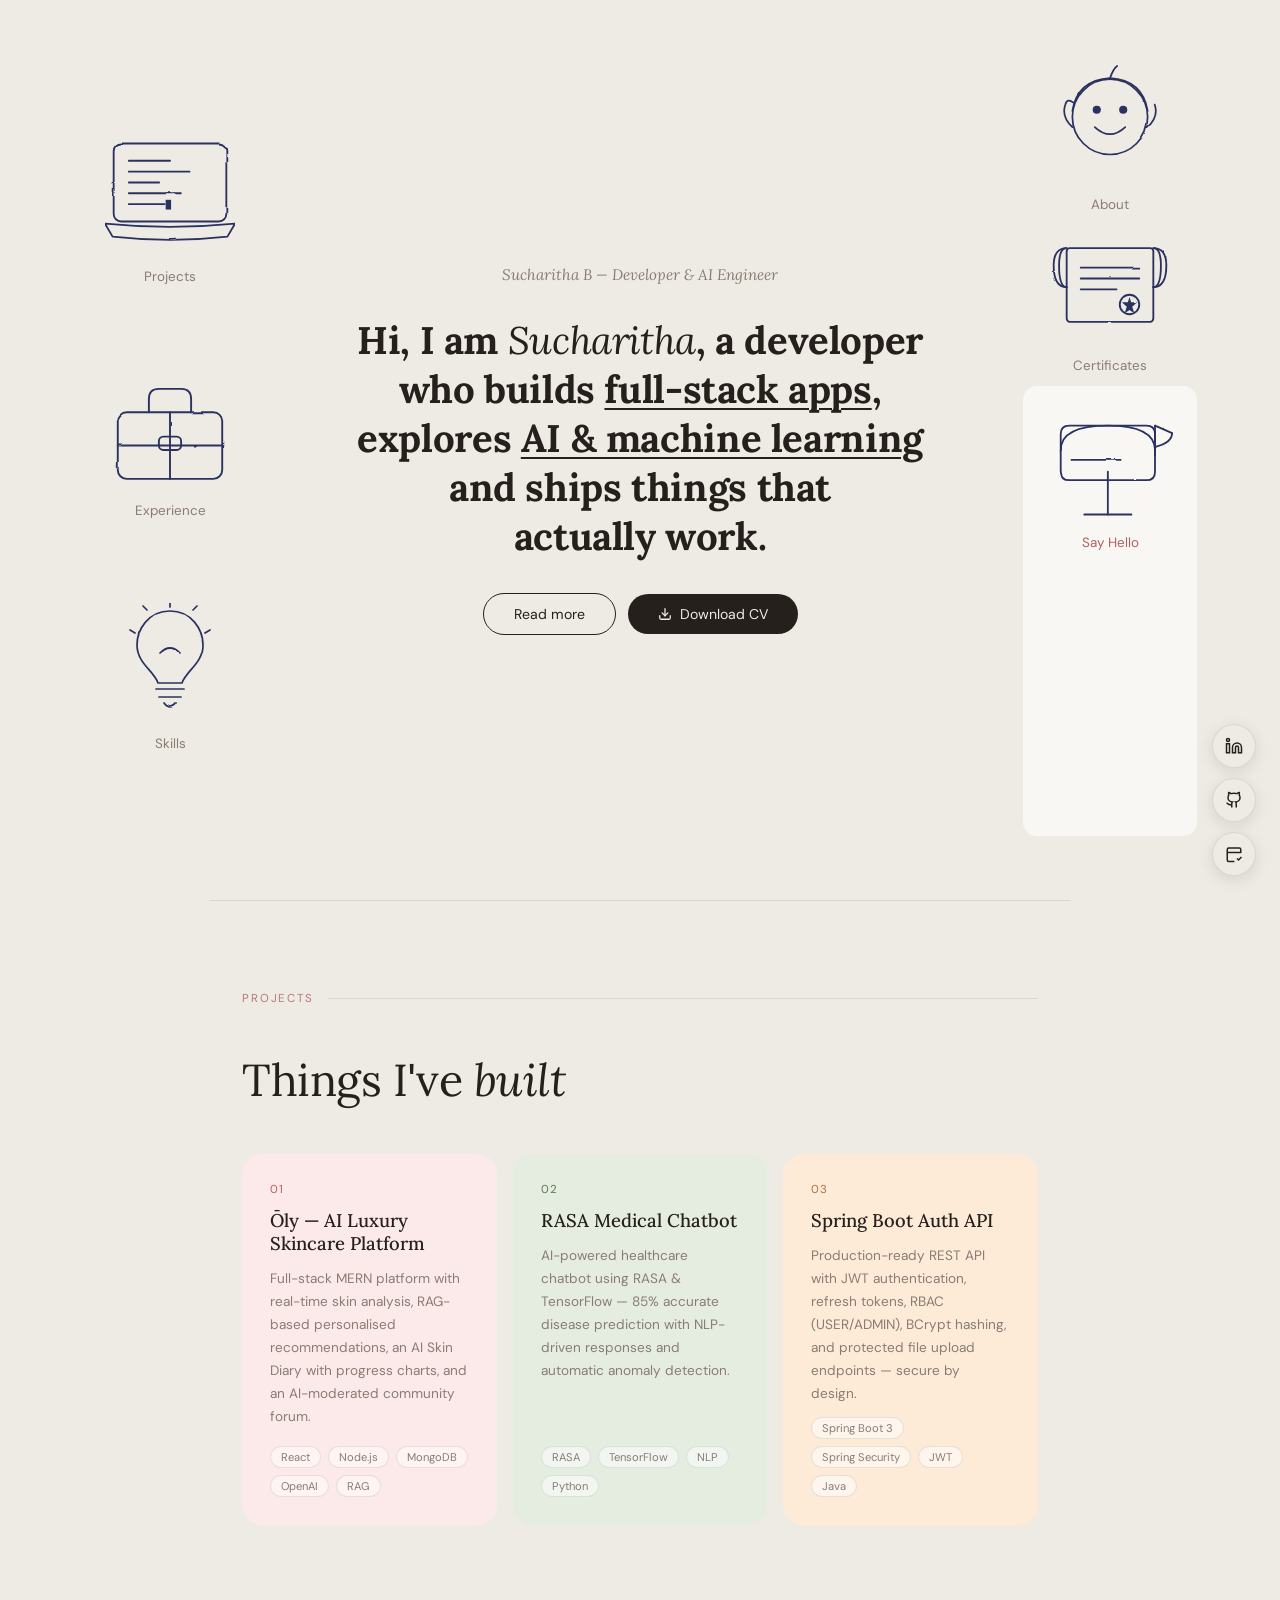
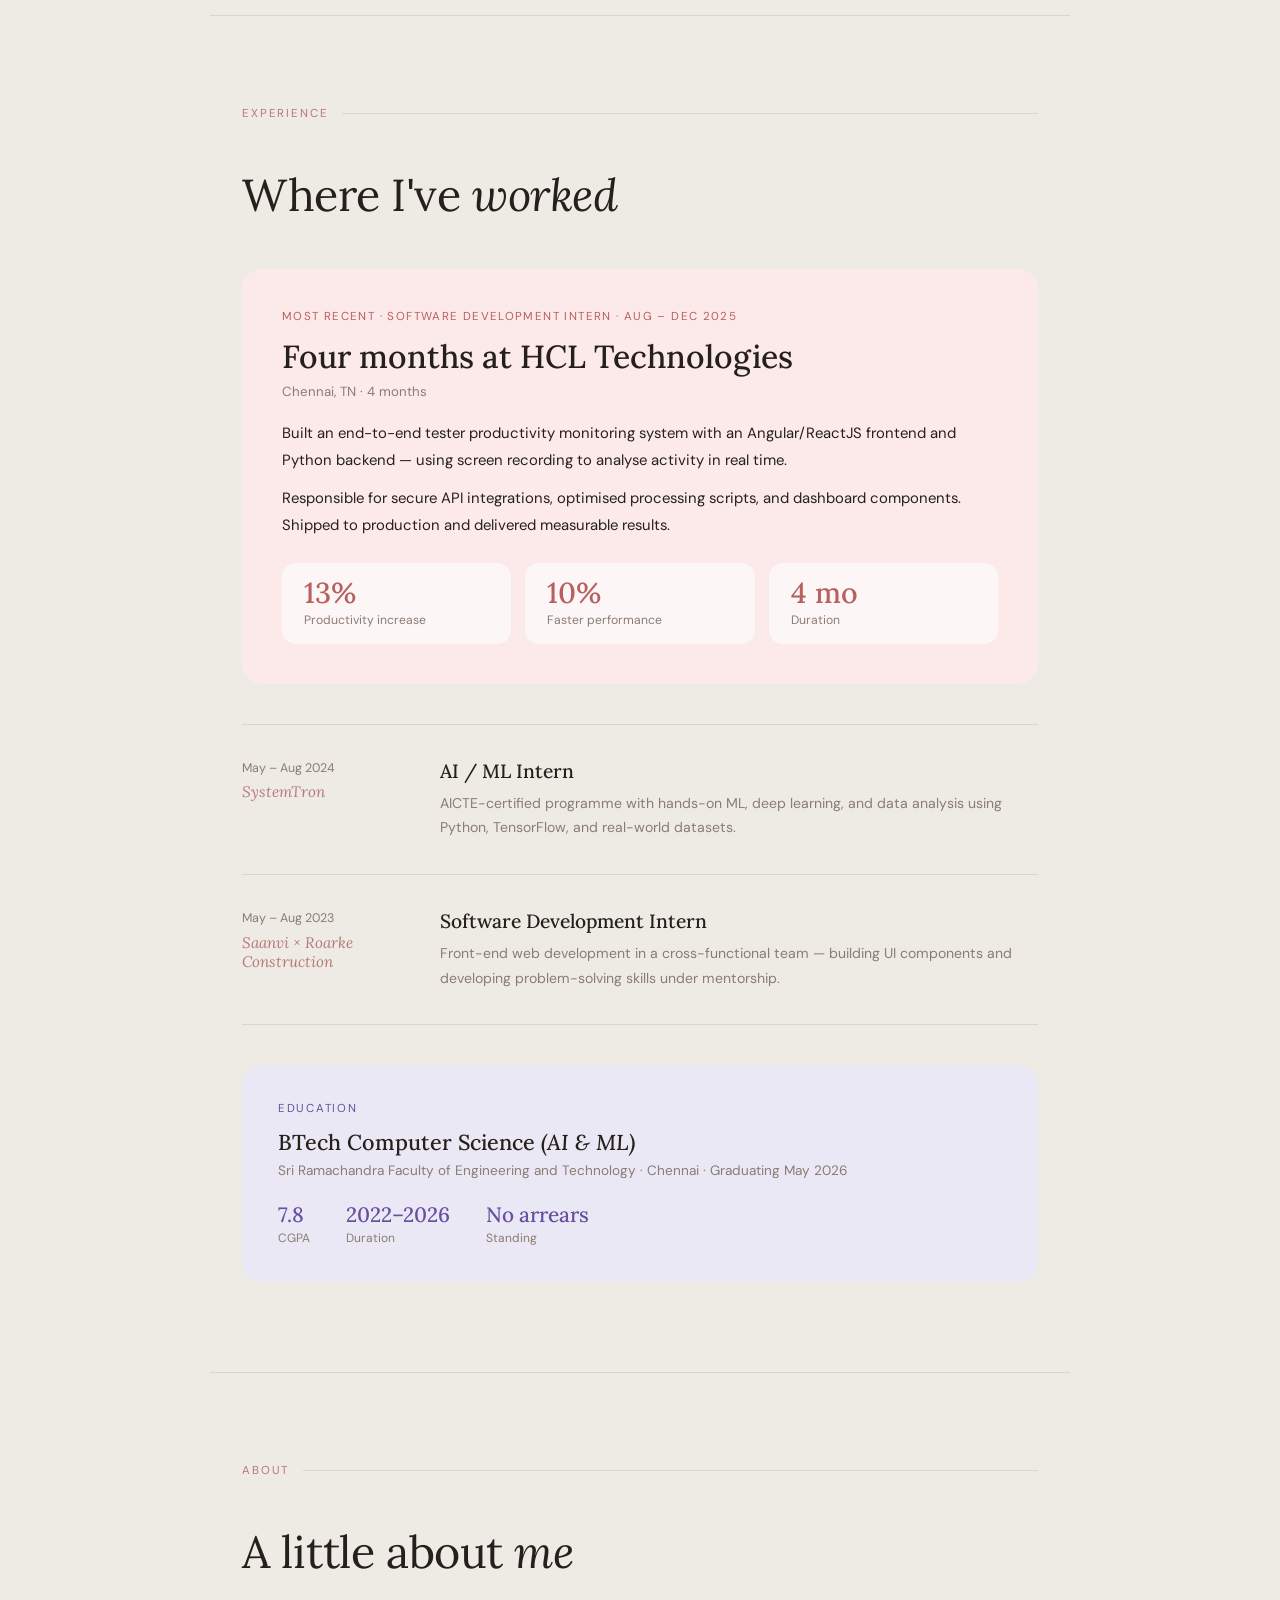
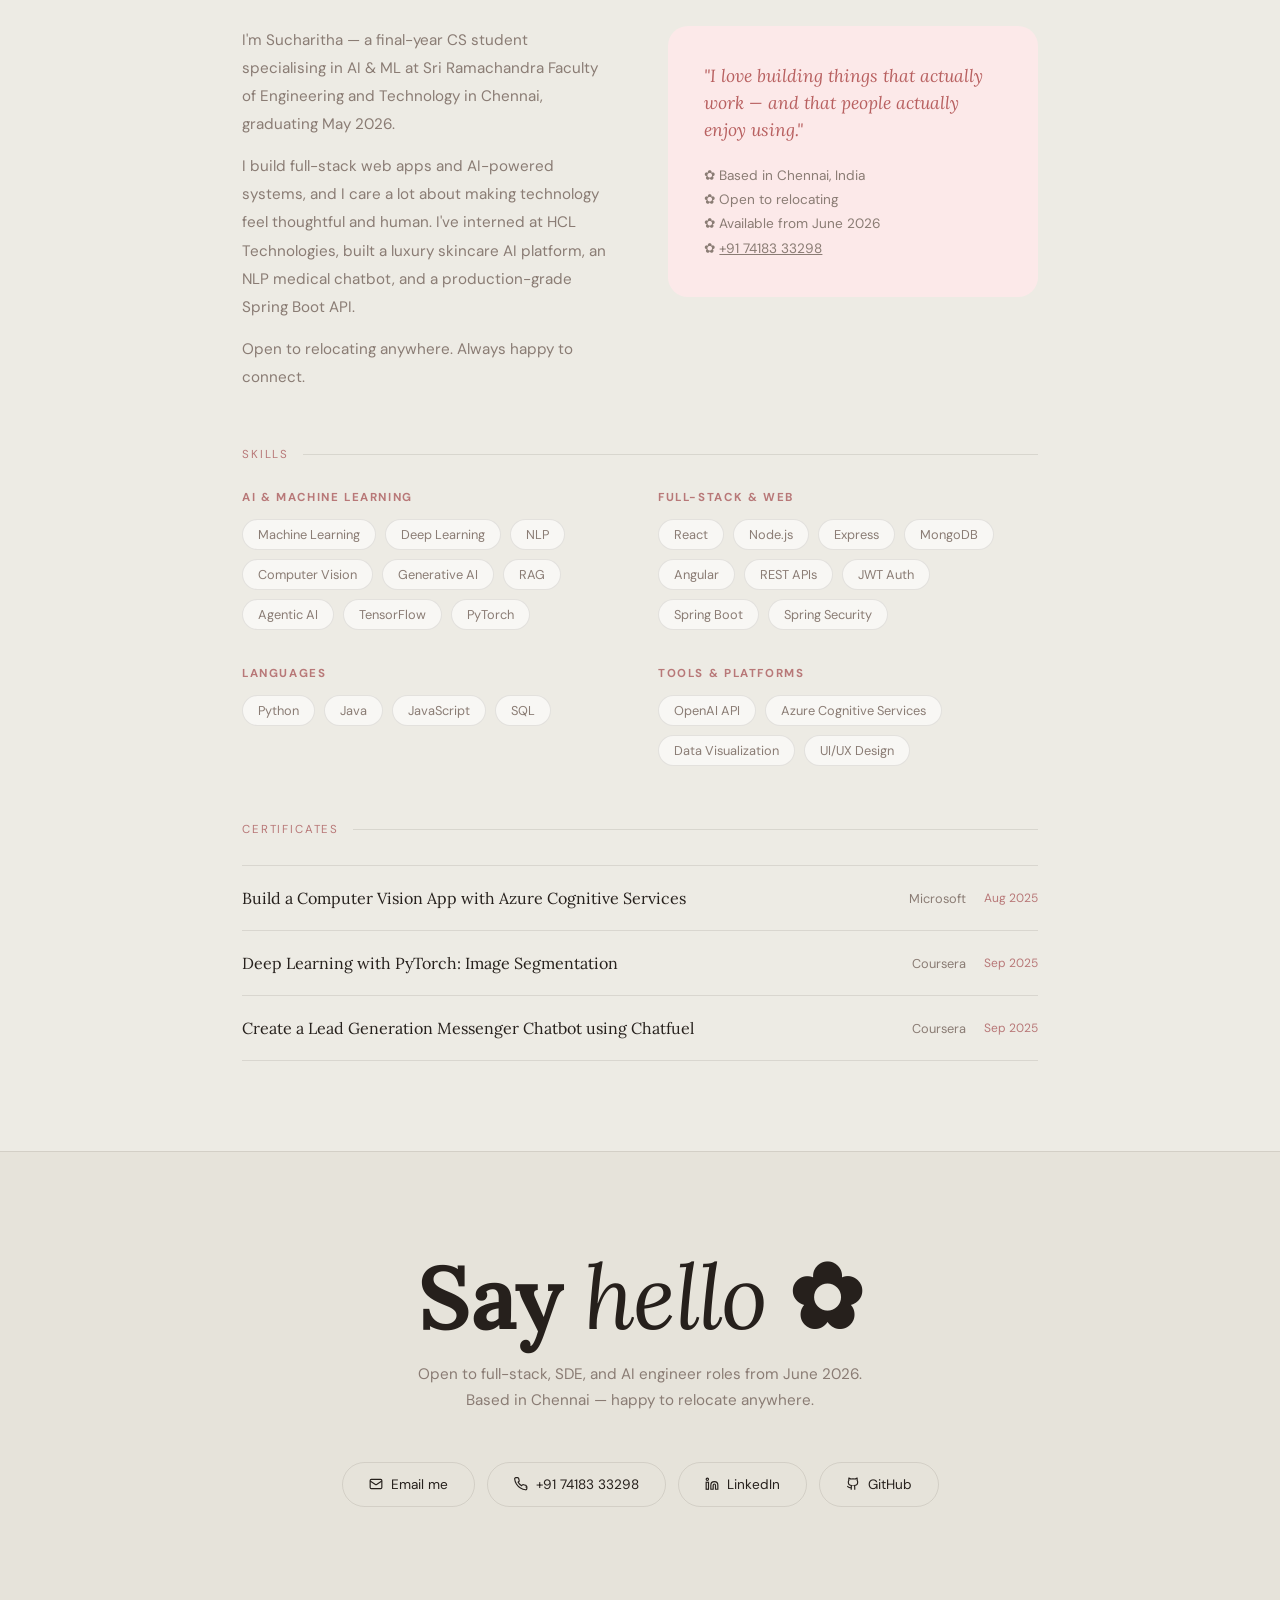
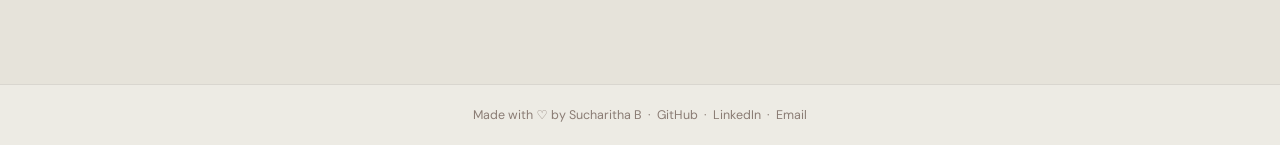
==== commit 7e8ec3f9: "Add resume download button and PDF" ====
--- a/index.html
+++ b/index.html
@@ -179,6 +179,26 @@
     }
     .read-more-btn:hover { background: var(--text); color: var(--bg); transform: translateY(-2px); }
     .read-more-btn:active { transform: scale(0.97); }
+
+    .hero-btns { display: flex; gap: 12px; align-items: center; flex-wrap: wrap; justify-content: center; }
+
+    .resume-btn {
+      display: inline-flex;
+      align-items: center;
+      gap: 8px;
+      padding: 11px 30px;
+      border-radius: 100px;
+      font-family: var(--sans);
+      font-size: 0.88rem;
+      background: var(--text);
+      color: var(--bg);
+      text-decoration: none;
+      cursor: pointer;
+      transition: background 0.25s, color 0.25s, transform 0.2s, box-shadow 0.2s;
+      animation: fadeDown 0.8s 0.5s both;
+    }
+    .resume-btn:hover { background: #3d3530; transform: translateY(-2px); box-shadow: 0 6px 20px rgba(0,0,0,0.18); }
+    .resume-btn:active { transform: scale(0.97); }
 
     /* ══════════════════════════════════════
        SCROLL REVEAL
@@ -520,7 +540,13 @@
       explores <a href="#skills-section">AI&nbsp;&amp;&nbsp;machine&nbsp;learning</a>
       and ships things that actually&nbsp;work.
     </h1>
-    <a href="#about" class="read-more-btn">Read more</a>
+    <div class="hero-btns">
+      <a href="#about" class="read-more-btn">Read more</a>
+      <a href="Resume.pdf" download="Sucharitha_B_Resume.pdf" class="resume-btn">
+        <svg width="14" height="14" viewBox="0 0 24 24" fill="none" stroke="currentColor" stroke-width="2.2" stroke-linecap="round" stroke-linejoin="round"><path d="M21 15v4a2 2 0 0 1-2 2H5a2 2 0 0 1-2-2v-4"/><polyline points="7 10 12 15 17 10"/><line x1="12" y1="15" x2="12" y2="3"/></svg>
+        Download CV
+      </a>
+    </div>
   </main>
 
   <!-- Right icons -->
@@ -789,6 +815,10 @@
         <svg width="14" height="14" viewBox="0 0 24 24" fill="none" stroke="currentColor" stroke-width="2"><path d="m16 18 2 2 4-4"/><path d="M21 10.5V6a2 2 0 0 0-2-2H5a2 2 0 0 0-2 2v14a2 2 0 0 0 2 2h7.5"/><path d="M3 10h18"/></svg>
         LeetCode
       </a>
+      <a href="Resume.pdf" download="Sucharitha_B_Resume.pdf" class="contact-link" style="border-color:var(--text);font-weight:500">
+        <svg width="14" height="14" viewBox="0 0 24 24" fill="none" stroke="currentColor" stroke-width="2.2" stroke-linecap="round" stroke-linejoin="round"><path d="M21 15v4a2 2 0 0 1-2 2H5a2 2 0 0 1-2-2v-4"/><polyline points="7 10 12 15 17 10"/><line x1="12" y1="15" x2="12" y2="3"/></svg>
+        Download CV
+      </a>
     </div>
   </div>
 </section>
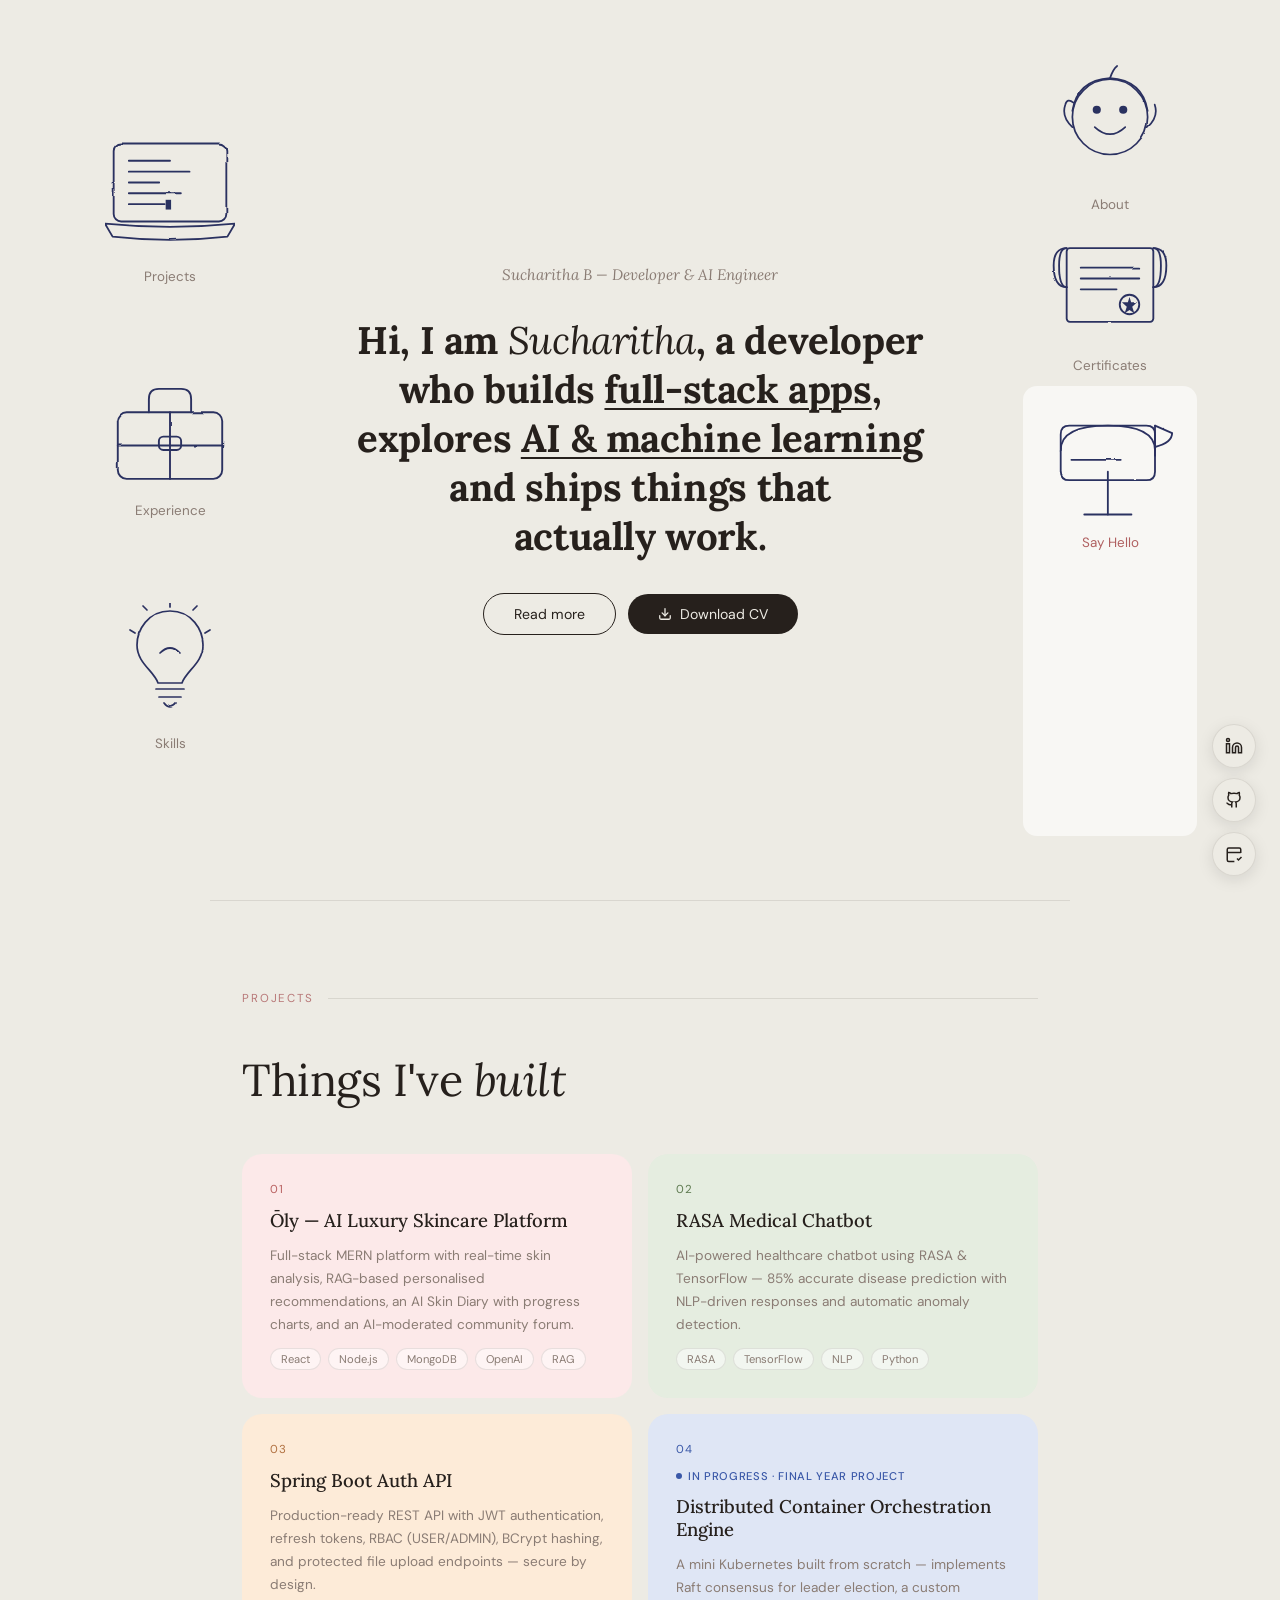
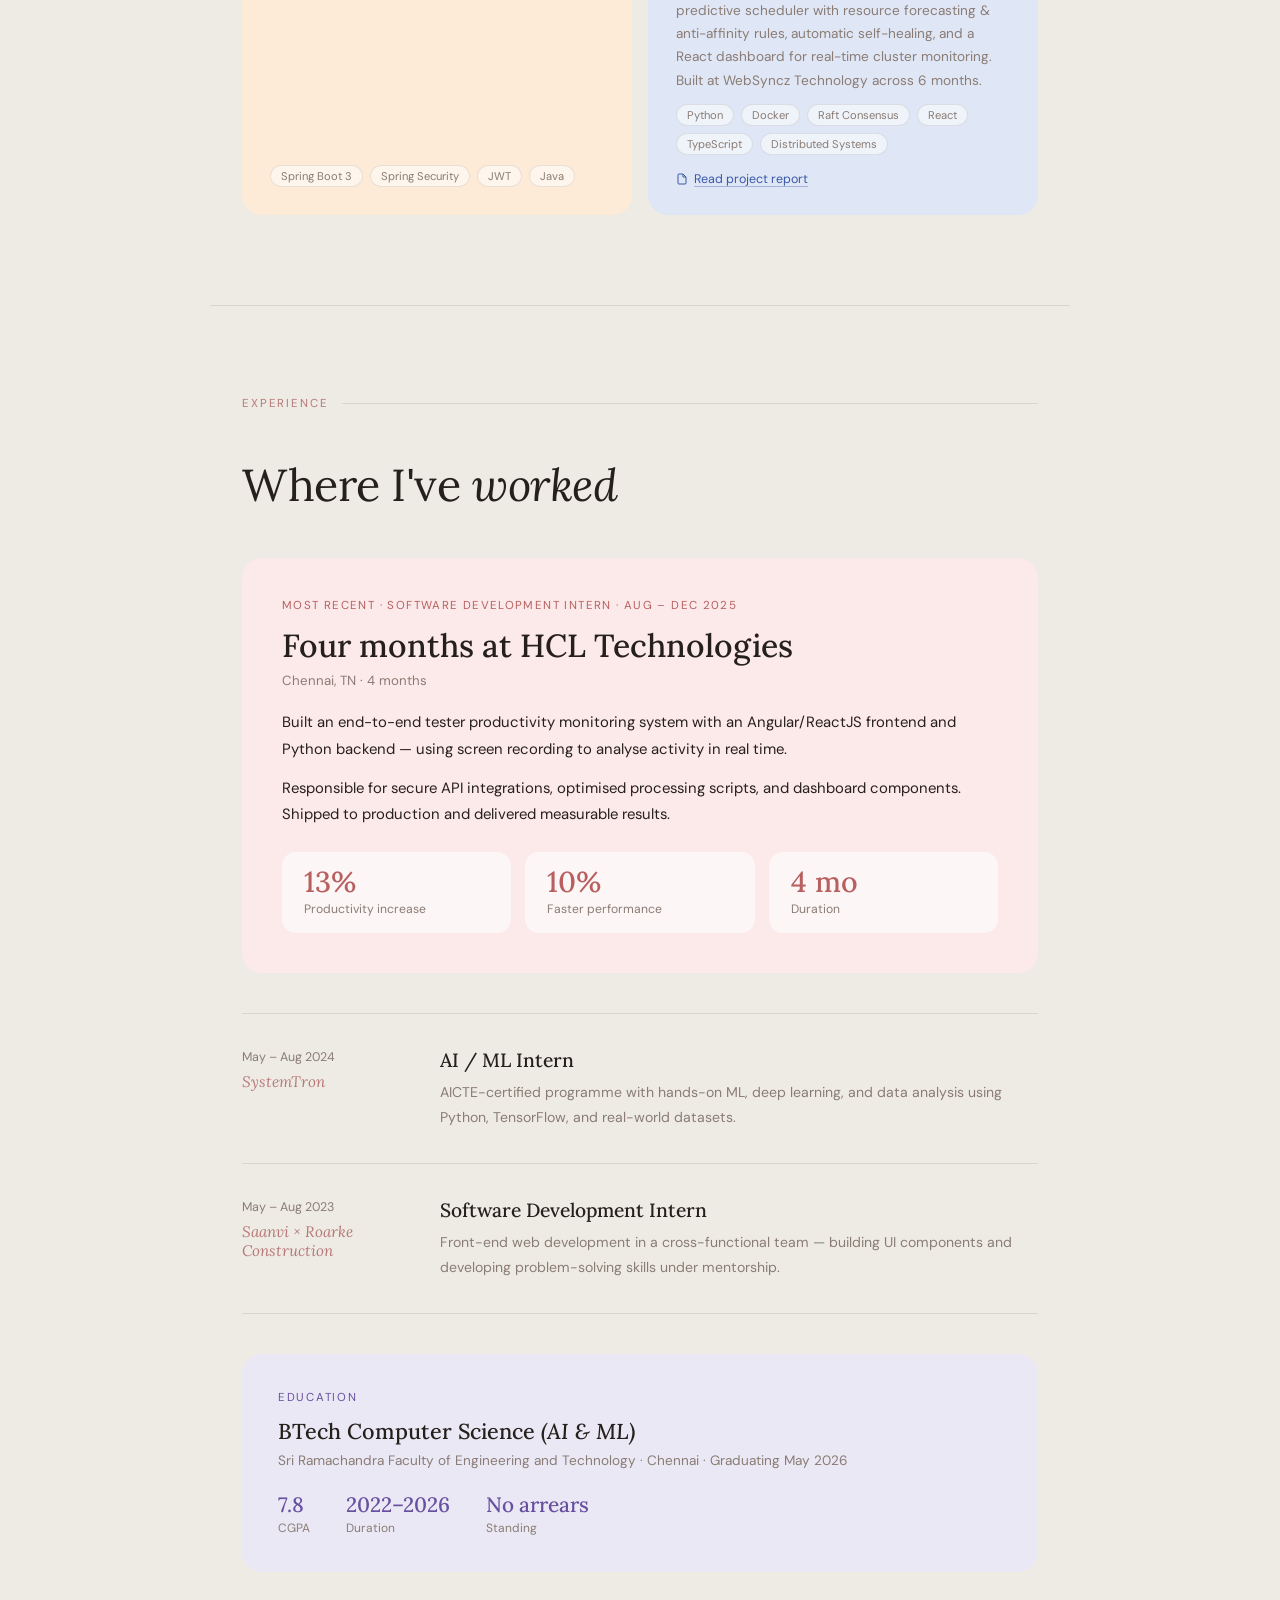
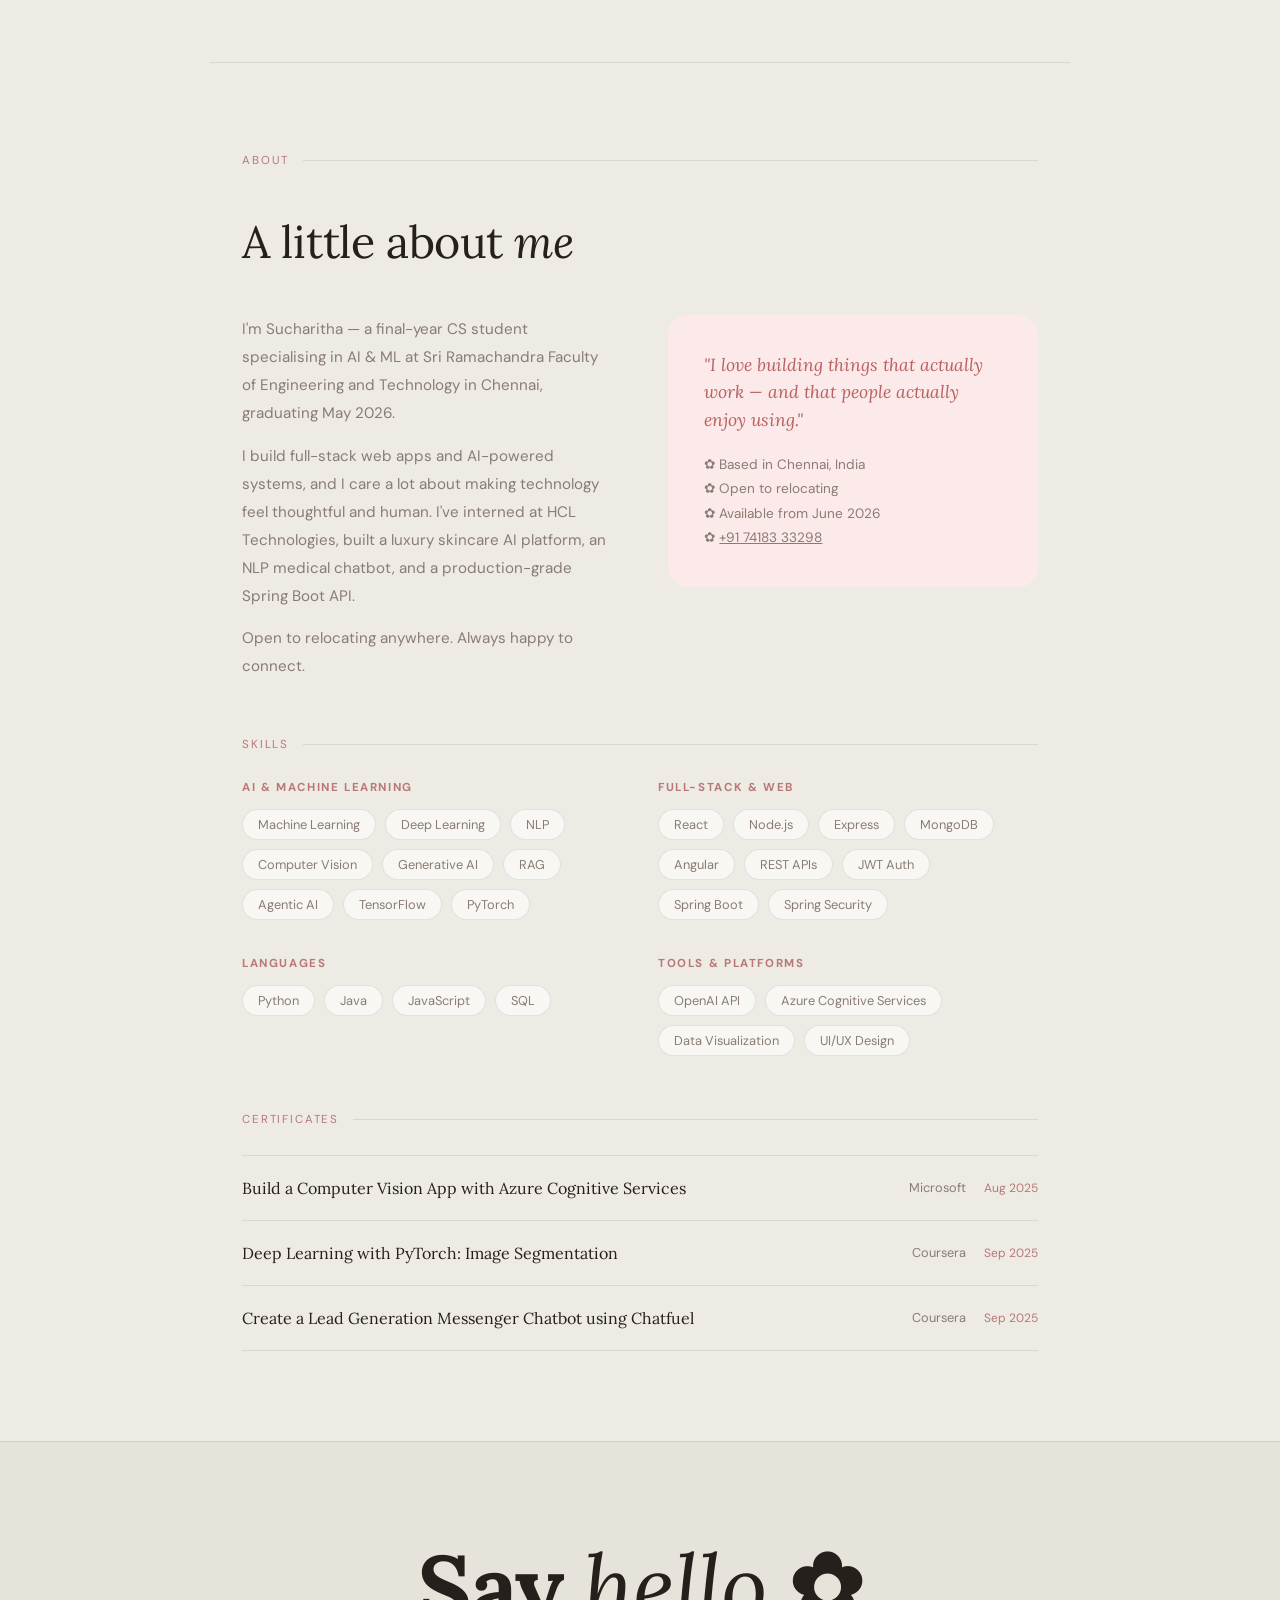
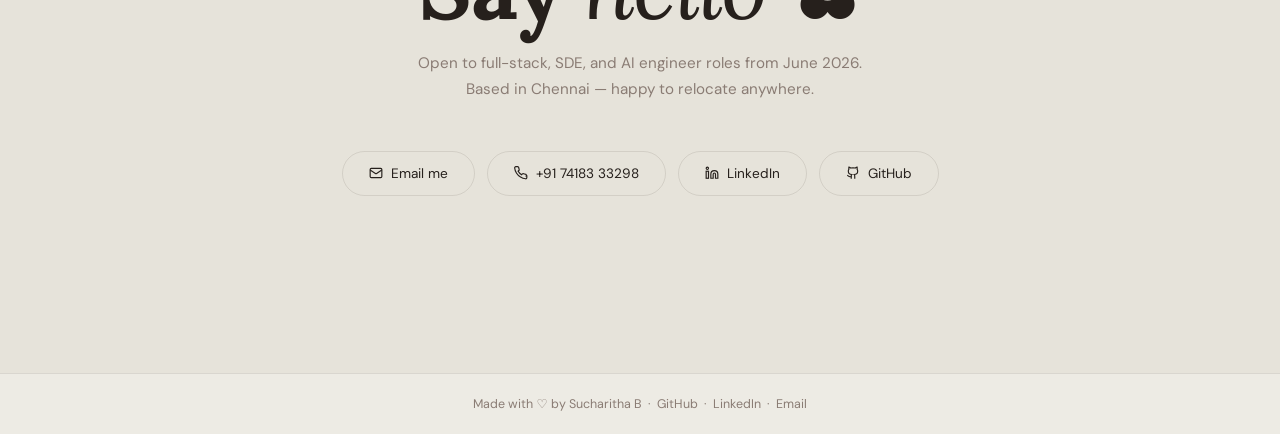
==== commit 03035d2e: "Add final year project card with paper PDF" ====
--- a/index.html
+++ b/index.html
@@ -264,7 +264,7 @@
     ══════════════════════════════════════ */
     .projects-grid {
       display: grid;
-      grid-template-columns: repeat(3, 1fr);
+      grid-template-columns: repeat(2, 1fr);
       gap: 16px;
     }
     .proj-card {
@@ -282,10 +282,49 @@
     .proj-card.pink  { background: #fce9e9; }
     .proj-card.sage  { background: #e5ede0; }
     .proj-card.peach { background: #fdebd8; }
+    .proj-card.blue  { background: #dfe6f5; }
     .proj-num { font-size: 0.72rem; letter-spacing: 0.1em; }
     .pink  .proj-num { color: #b86060; }
     .sage  .proj-num { color: #5e7a50; }
     .peach .proj-num { color: #b07040; }
+    .blue  .proj-num { color: #3a58a8; }
+
+    .proj-status {
+      display: inline-flex;
+      align-items: center;
+      gap: 6px;
+      font-size: 0.7rem;
+      font-weight: 500;
+      color: #3a58a8;
+      letter-spacing: 0.06em;
+      text-transform: uppercase;
+    }
+    .proj-status::before {
+      content: '';
+      width: 6px; height: 6px;
+      border-radius: 50%;
+      background: #3a58a8;
+      animation: statusPulse 2s ease-in-out infinite;
+    }
+    @keyframes statusPulse {
+      0%, 100% { opacity: 1; transform: scale(1); }
+      50%       { opacity: 0.4; transform: scale(0.8); }
+    }
+
+    .proj-paper-link {
+      display: inline-flex;
+      align-items: center;
+      gap: 6px;
+      font-size: 0.78rem;
+      color: #3a58a8;
+      text-decoration: underline;
+      text-decoration-color: rgba(58,88,168,0.35);
+      text-underline-offset: 3px;
+      transition: text-decoration-color 0.2s;
+      margin-top: 4px;
+      width: fit-content;
+    }
+    .proj-paper-link:hover { text-decoration-color: #3a58a8; }
     .proj-title { font-family: var(--serif); font-size: 1.15rem; font-weight: 500; line-height: 1.25; }
     .proj-desc { font-size: 0.85rem; color: var(--muted); line-height: 1.7; flex: 1; }
     .proj-tags { display: flex; flex-wrap: wrap; gap: 7px; }
@@ -641,6 +680,25 @@
         <span class="proj-tag">JWT</span>
         <span class="proj-tag">Java</span>
       </div>
+    </div>
+
+    <div class="proj-card blue">
+      <span class="proj-num">04</span>
+      <span class="proj-status">In Progress · Final Year Project</span>
+      <h3 class="proj-title">Distributed Container Orchestration Engine</h3>
+      <p class="proj-desc">A mini Kubernetes built from scratch — implements Raft consensus for leader election, a custom predictive scheduler with resource forecasting & anti-affinity rules, automatic self-healing, and a React dashboard for real-time cluster monitoring. Built at WebSyncz Technology across 6 months.</p>
+      <div class="proj-tags">
+        <span class="proj-tag">Python</span>
+        <span class="proj-tag">Docker</span>
+        <span class="proj-tag">Raft Consensus</span>
+        <span class="proj-tag">React</span>
+        <span class="proj-tag">TypeScript</span>
+        <span class="proj-tag">Distributed Systems</span>
+      </div>
+      <a href="FinalYearProject.pdf" target="_blank" class="proj-paper-link">
+        <svg width="12" height="12" viewBox="0 0 24 24" fill="none" stroke="currentColor" stroke-width="2"><path d="M14 2H6a2 2 0 0 0-2 2v16a2 2 0 0 0 2 2h12a2 2 0 0 0 2-2V8z"/><polyline points="14 2 14 8 20 8"/></svg>
+        Read project report
+      </a>
     </div>
 
   </div>
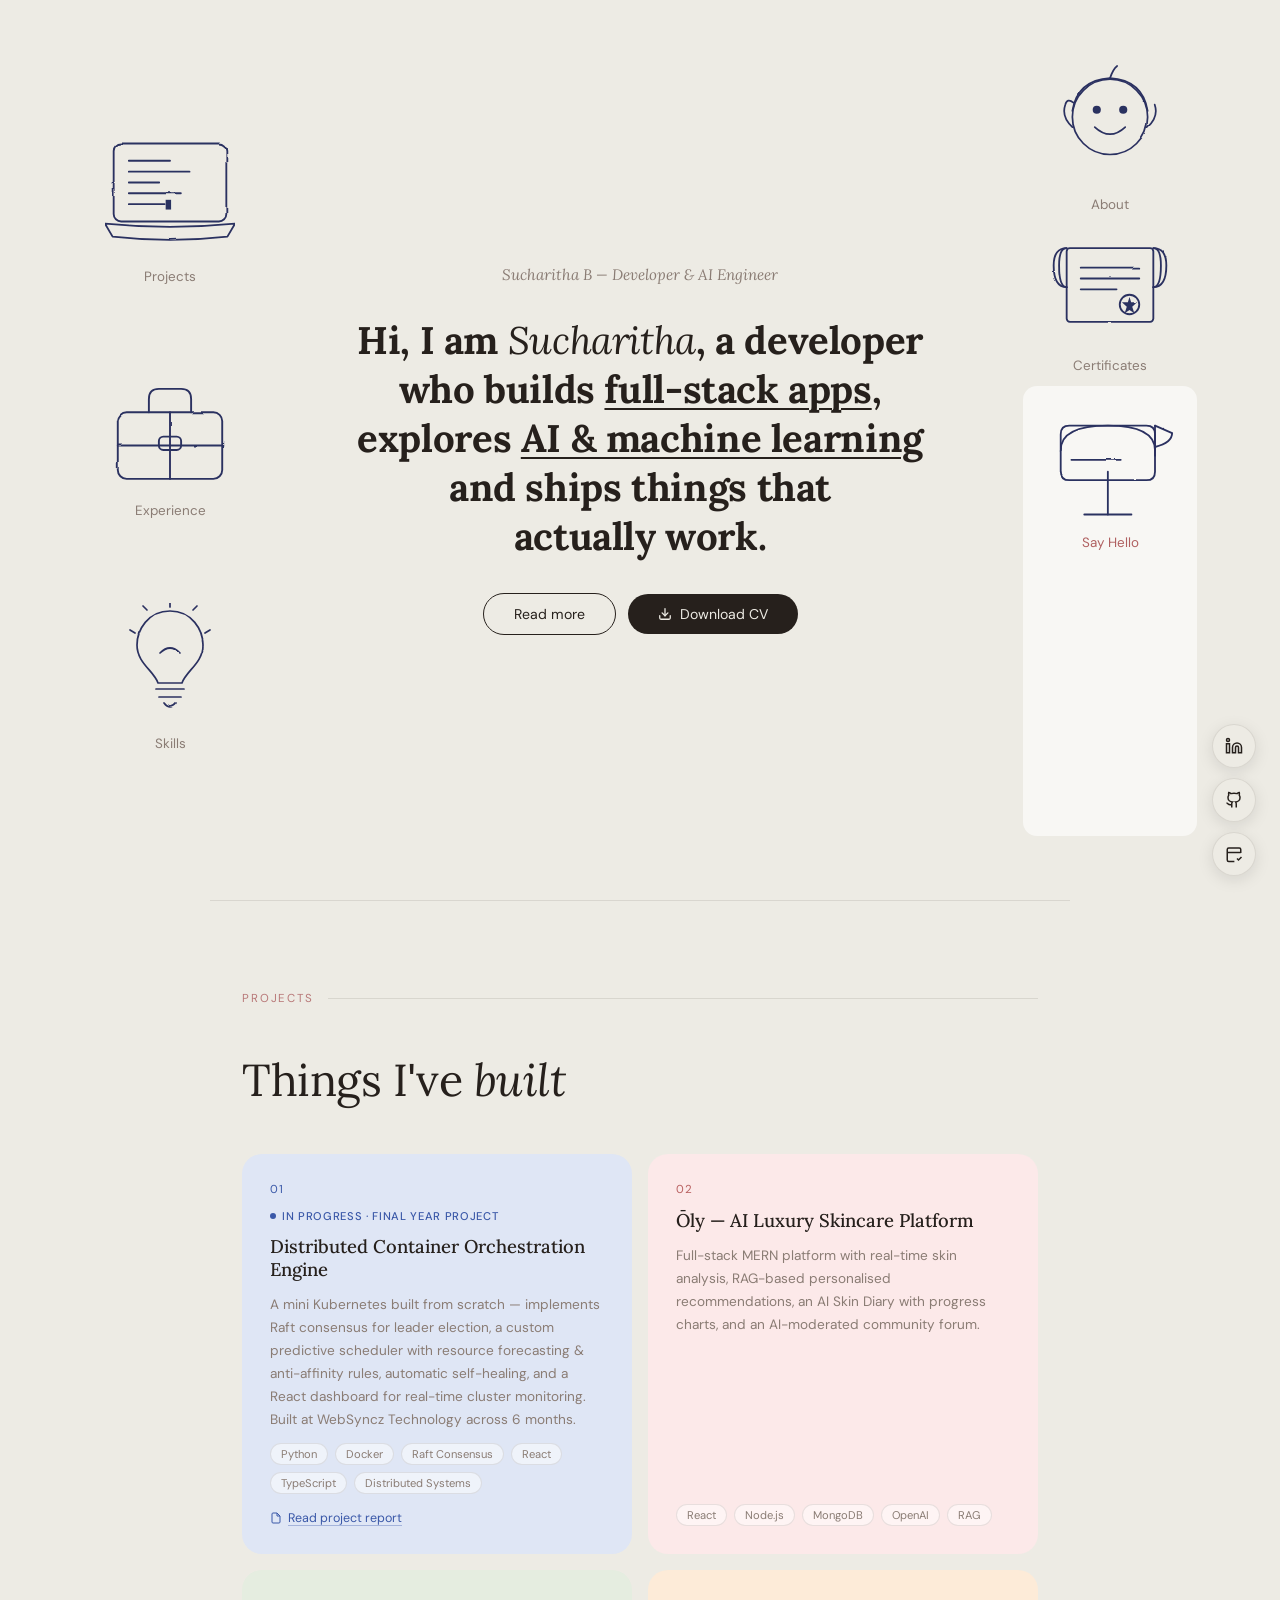
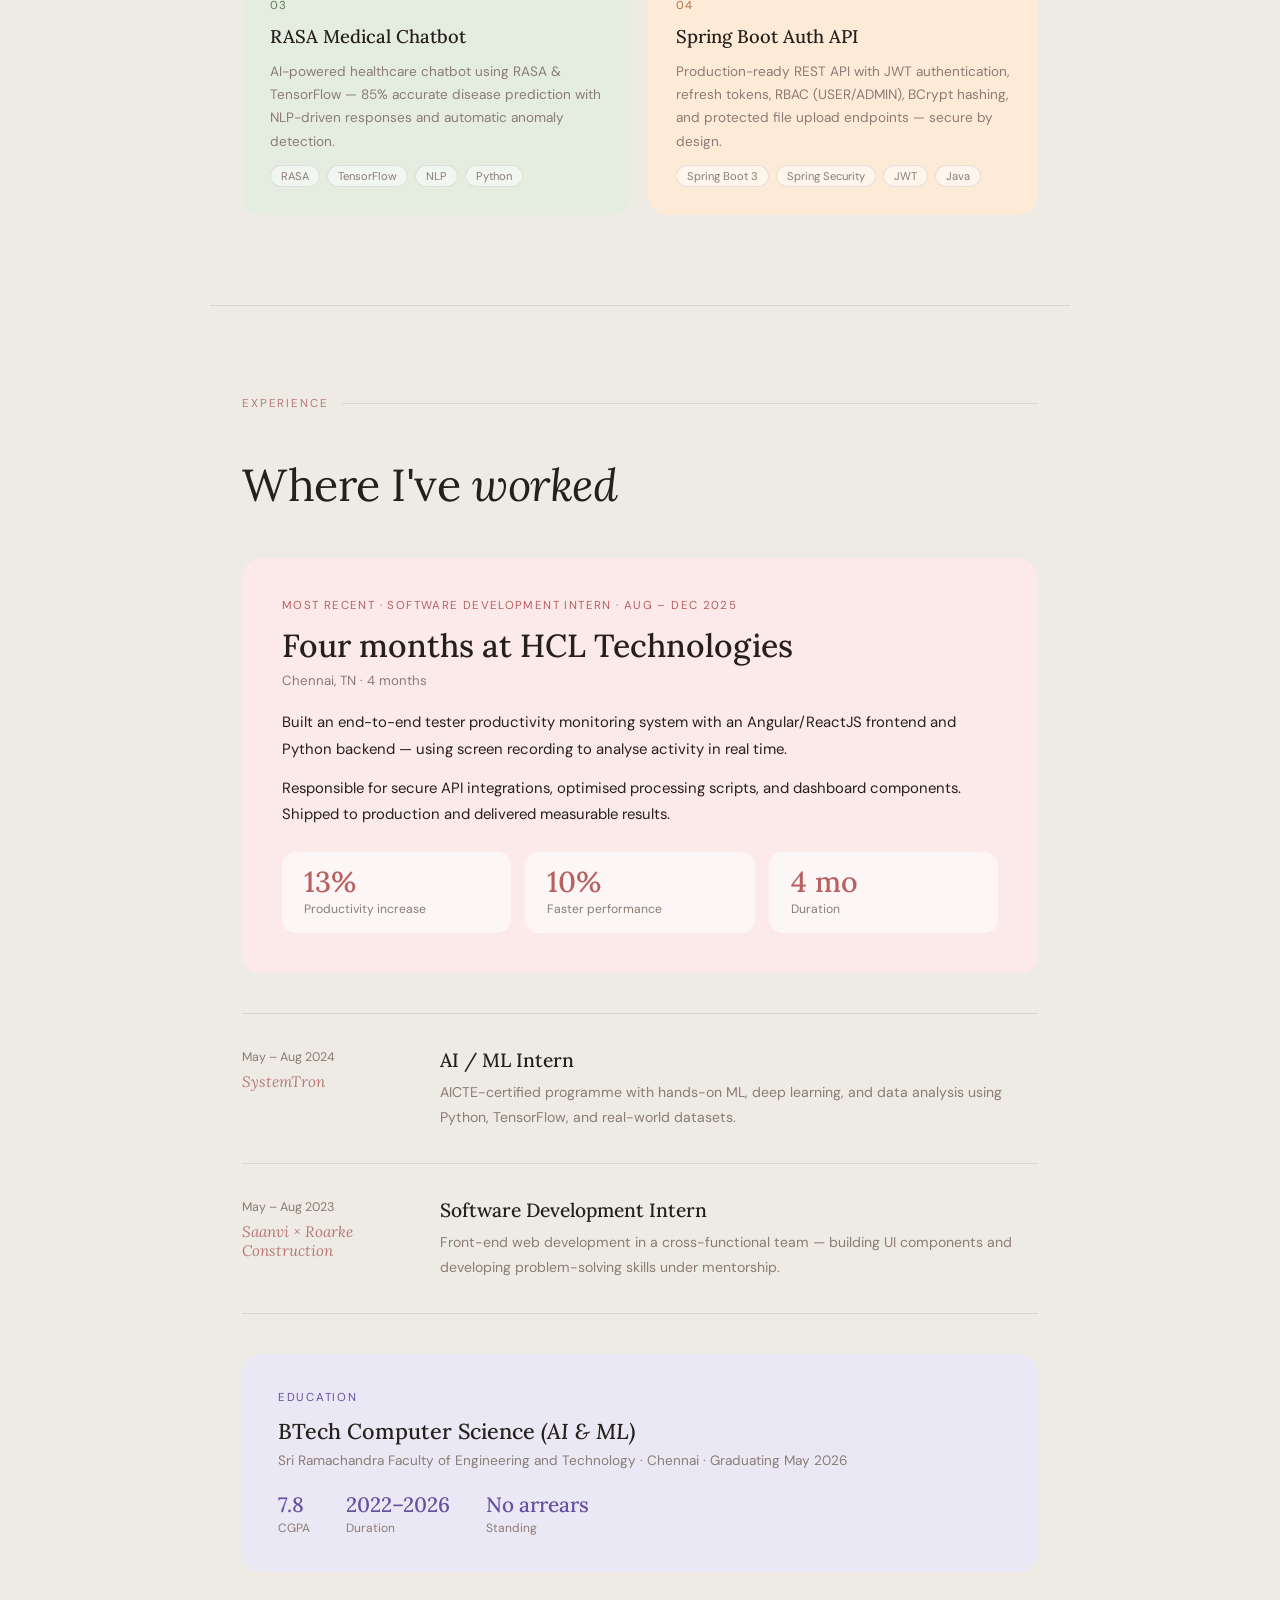
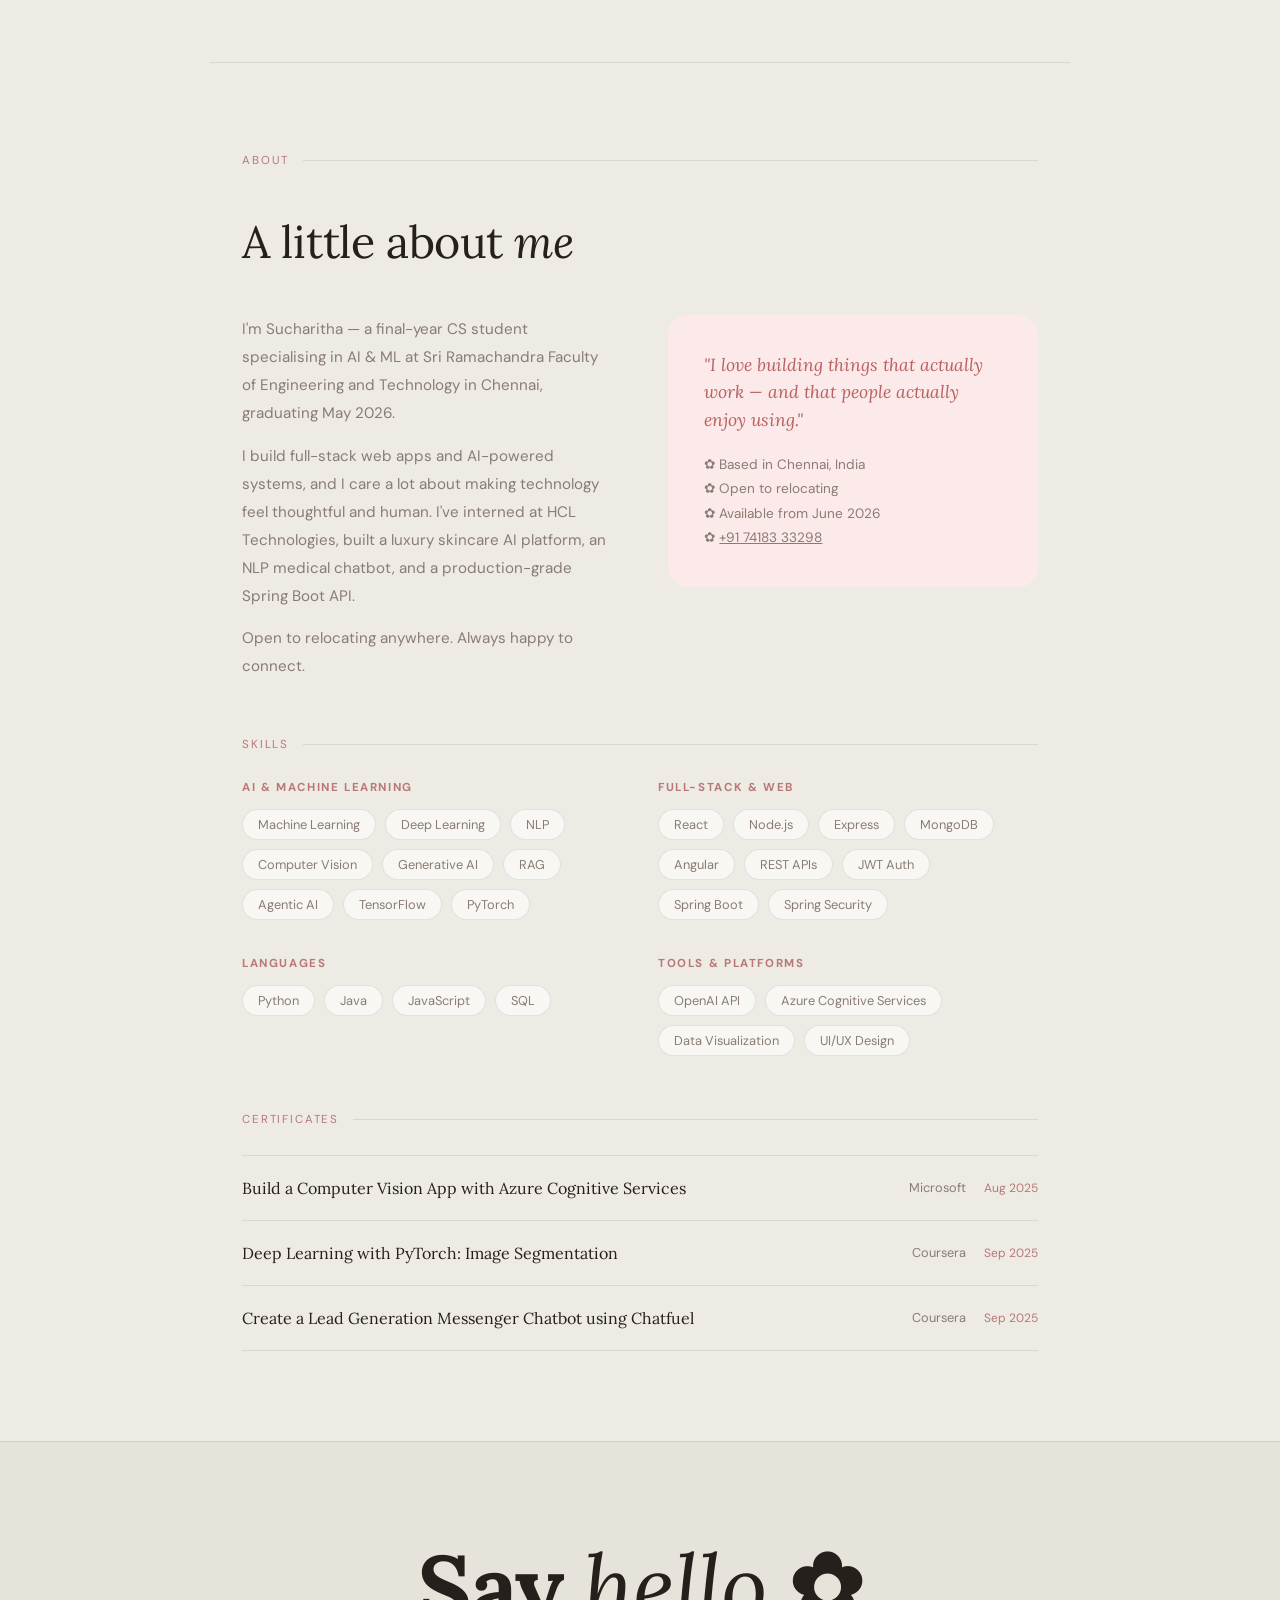
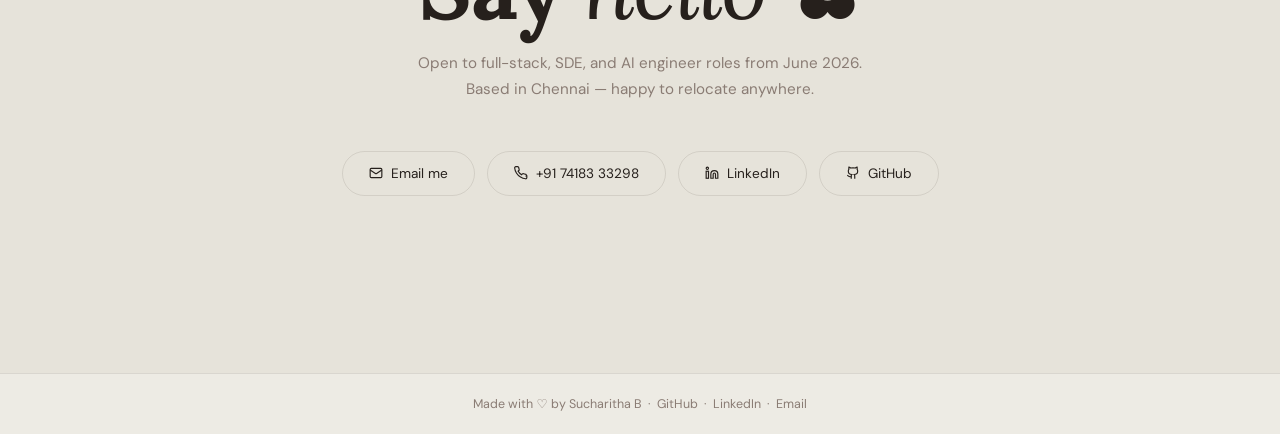
==== commit ba3468ef: "Move final year project card to first position" ====
--- a/index.html
+++ b/index.html
@@ -645,45 +645,8 @@
   <h2 class="section-heading reveal">Things I've <em>built</em></h2>
   <div class="projects-grid stagger">
 
-    <div class="proj-card pink">
+    <div class="proj-card blue">
       <span class="proj-num">01</span>
-      <h3 class="proj-title">Ōly — AI Luxury Skincare Platform</h3>
-      <p class="proj-desc">Full-stack MERN platform with real-time skin analysis, RAG-based personalised recommendations, an AI Skin Diary with progress charts, and an AI-moderated community forum.</p>
-      <div class="proj-tags">
-        <span class="proj-tag">React</span>
-        <span class="proj-tag">Node.js</span>
-        <span class="proj-tag">MongoDB</span>
-        <span class="proj-tag">OpenAI</span>
-        <span class="proj-tag">RAG</span>
-      </div>
-    </div>
-
-    <div class="proj-card sage">
-      <span class="proj-num">02</span>
-      <h3 class="proj-title">RASA Medical Chatbot</h3>
-      <p class="proj-desc">AI-powered healthcare chatbot using RASA & TensorFlow — 85% accurate disease prediction with NLP-driven responses and automatic anomaly detection.</p>
-      <div class="proj-tags">
-        <span class="proj-tag">RASA</span>
-        <span class="proj-tag">TensorFlow</span>
-        <span class="proj-tag">NLP</span>
-        <span class="proj-tag">Python</span>
-      </div>
-    </div>
-
-    <div class="proj-card peach">
-      <span class="proj-num">03</span>
-      <h3 class="proj-title">Spring Boot Auth API</h3>
-      <p class="proj-desc">Production-ready REST API with JWT authentication, refresh tokens, RBAC (USER/ADMIN), BCrypt hashing, and protected file upload endpoints — secure by design.</p>
-      <div class="proj-tags">
-        <span class="proj-tag">Spring Boot 3</span>
-        <span class="proj-tag">Spring Security</span>
-        <span class="proj-tag">JWT</span>
-        <span class="proj-tag">Java</span>
-      </div>
-    </div>
-
-    <div class="proj-card blue">
-      <span class="proj-num">04</span>
       <span class="proj-status">In Progress · Final Year Project</span>
       <h3 class="proj-title">Distributed Container Orchestration Engine</h3>
       <p class="proj-desc">A mini Kubernetes built from scratch — implements Raft consensus for leader election, a custom predictive scheduler with resource forecasting & anti-affinity rules, automatic self-healing, and a React dashboard for real-time cluster monitoring. Built at WebSyncz Technology across 6 months.</p>
@@ -699,6 +662,43 @@
         <svg width="12" height="12" viewBox="0 0 24 24" fill="none" stroke="currentColor" stroke-width="2"><path d="M14 2H6a2 2 0 0 0-2 2v16a2 2 0 0 0 2 2h12a2 2 0 0 0 2-2V8z"/><polyline points="14 2 14 8 20 8"/></svg>
         Read project report
       </a>
+    </div>
+
+    <div class="proj-card pink">
+      <span class="proj-num">02</span>
+      <h3 class="proj-title">Ōly — AI Luxury Skincare Platform</h3>
+      <p class="proj-desc">Full-stack MERN platform with real-time skin analysis, RAG-based personalised recommendations, an AI Skin Diary with progress charts, and an AI-moderated community forum.</p>
+      <div class="proj-tags">
+        <span class="proj-tag">React</span>
+        <span class="proj-tag">Node.js</span>
+        <span class="proj-tag">MongoDB</span>
+        <span class="proj-tag">OpenAI</span>
+        <span class="proj-tag">RAG</span>
+      </div>
+    </div>
+
+    <div class="proj-card sage">
+      <span class="proj-num">03</span>
+      <h3 class="proj-title">RASA Medical Chatbot</h3>
+      <p class="proj-desc">AI-powered healthcare chatbot using RASA & TensorFlow — 85% accurate disease prediction with NLP-driven responses and automatic anomaly detection.</p>
+      <div class="proj-tags">
+        <span class="proj-tag">RASA</span>
+        <span class="proj-tag">TensorFlow</span>
+        <span class="proj-tag">NLP</span>
+        <span class="proj-tag">Python</span>
+      </div>
+    </div>
+
+    <div class="proj-card peach">
+      <span class="proj-num">04</span>
+      <h3 class="proj-title">Spring Boot Auth API</h3>
+      <p class="proj-desc">Production-ready REST API with JWT authentication, refresh tokens, RBAC (USER/ADMIN), BCrypt hashing, and protected file upload endpoints — secure by design.</p>
+      <div class="proj-tags">
+        <span class="proj-tag">Spring Boot 3</span>
+        <span class="proj-tag">Spring Security</span>
+        <span class="proj-tag">JWT</span>
+        <span class="proj-tag">Java</span>
+      </div>
     </div>
 
   </div>
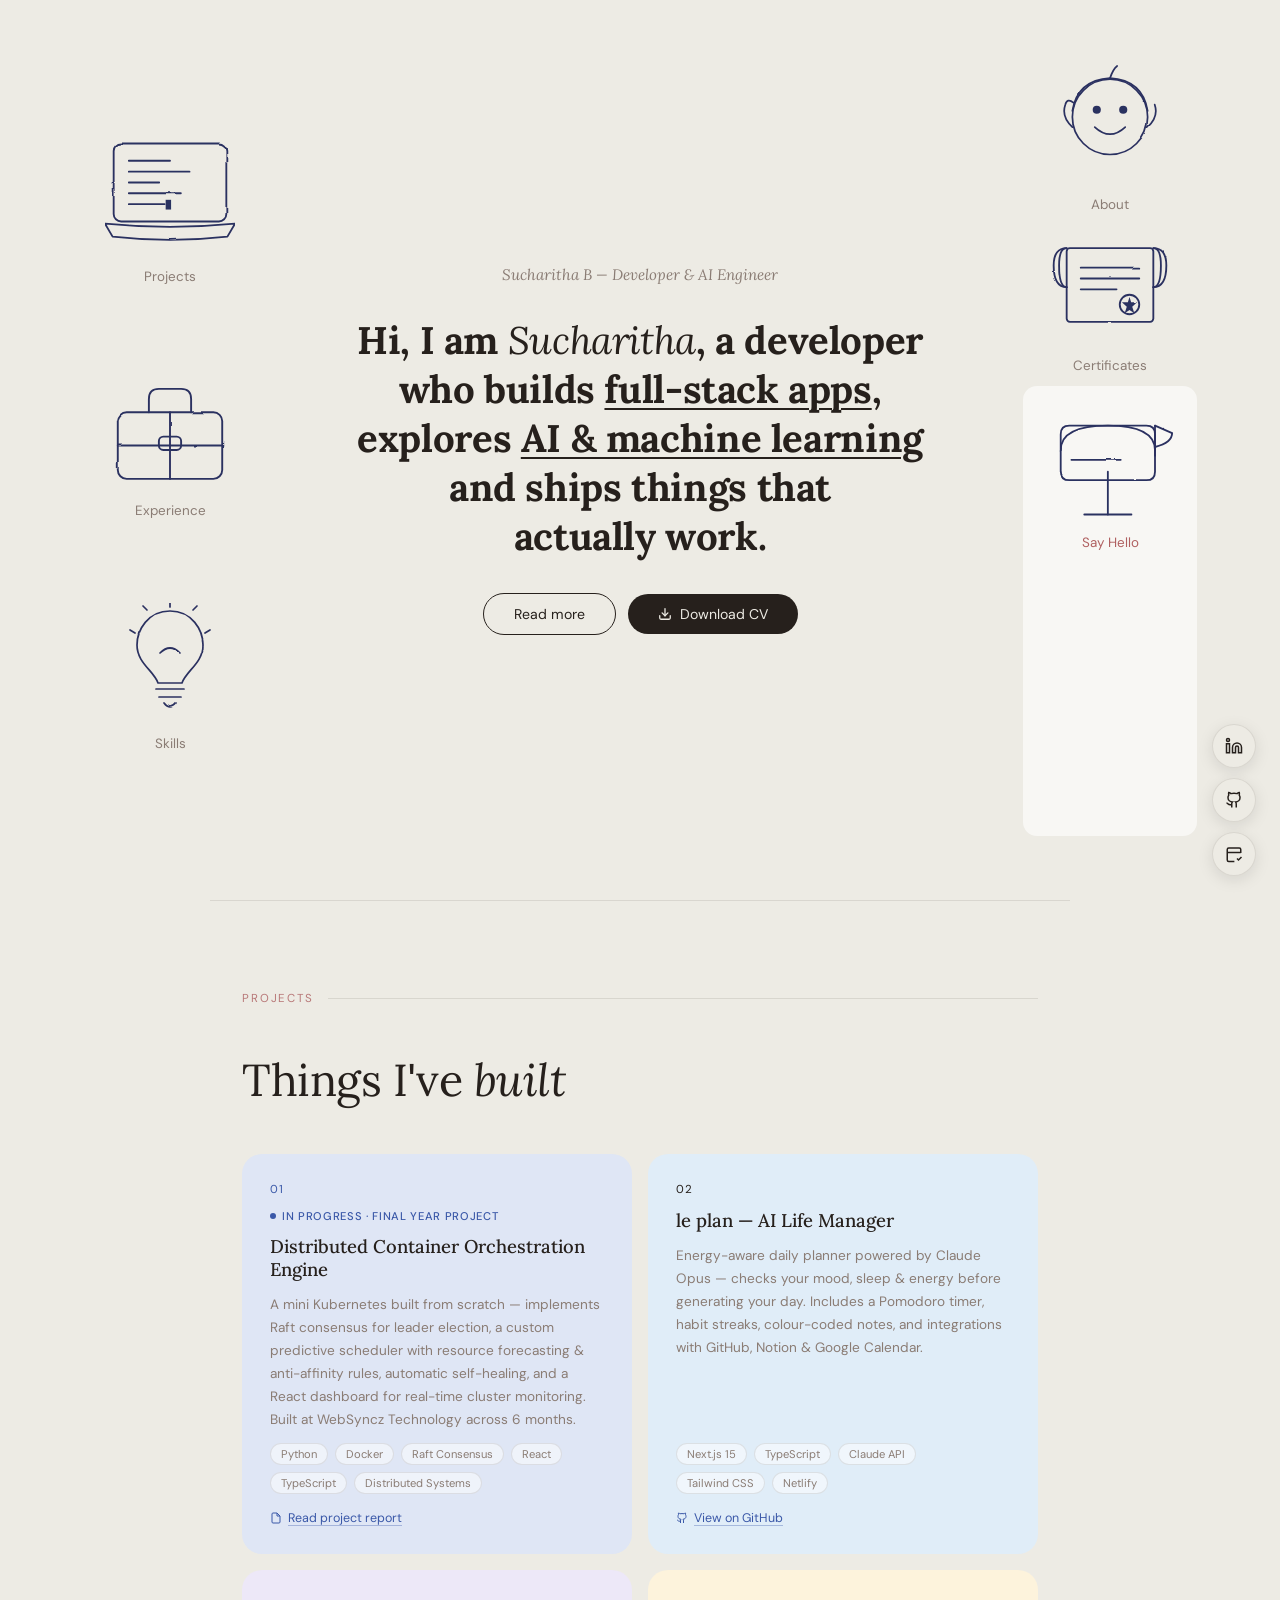
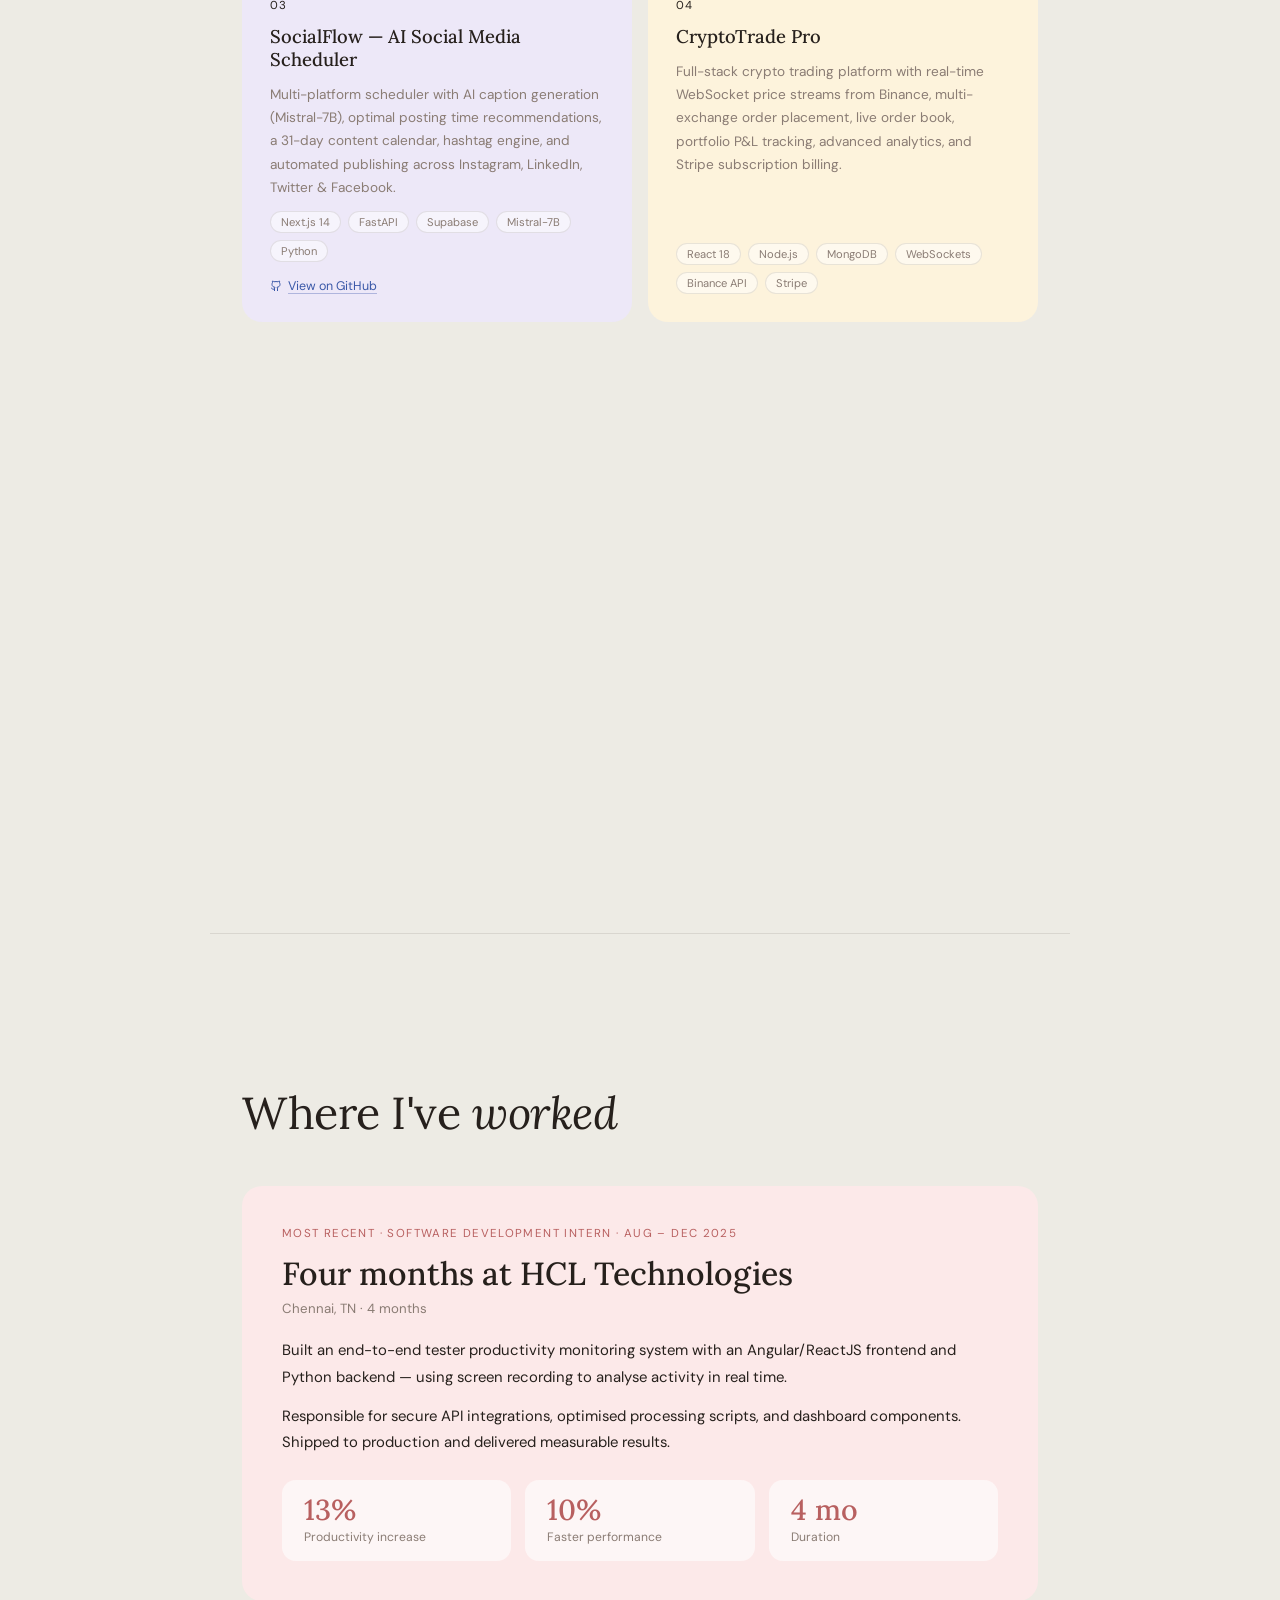
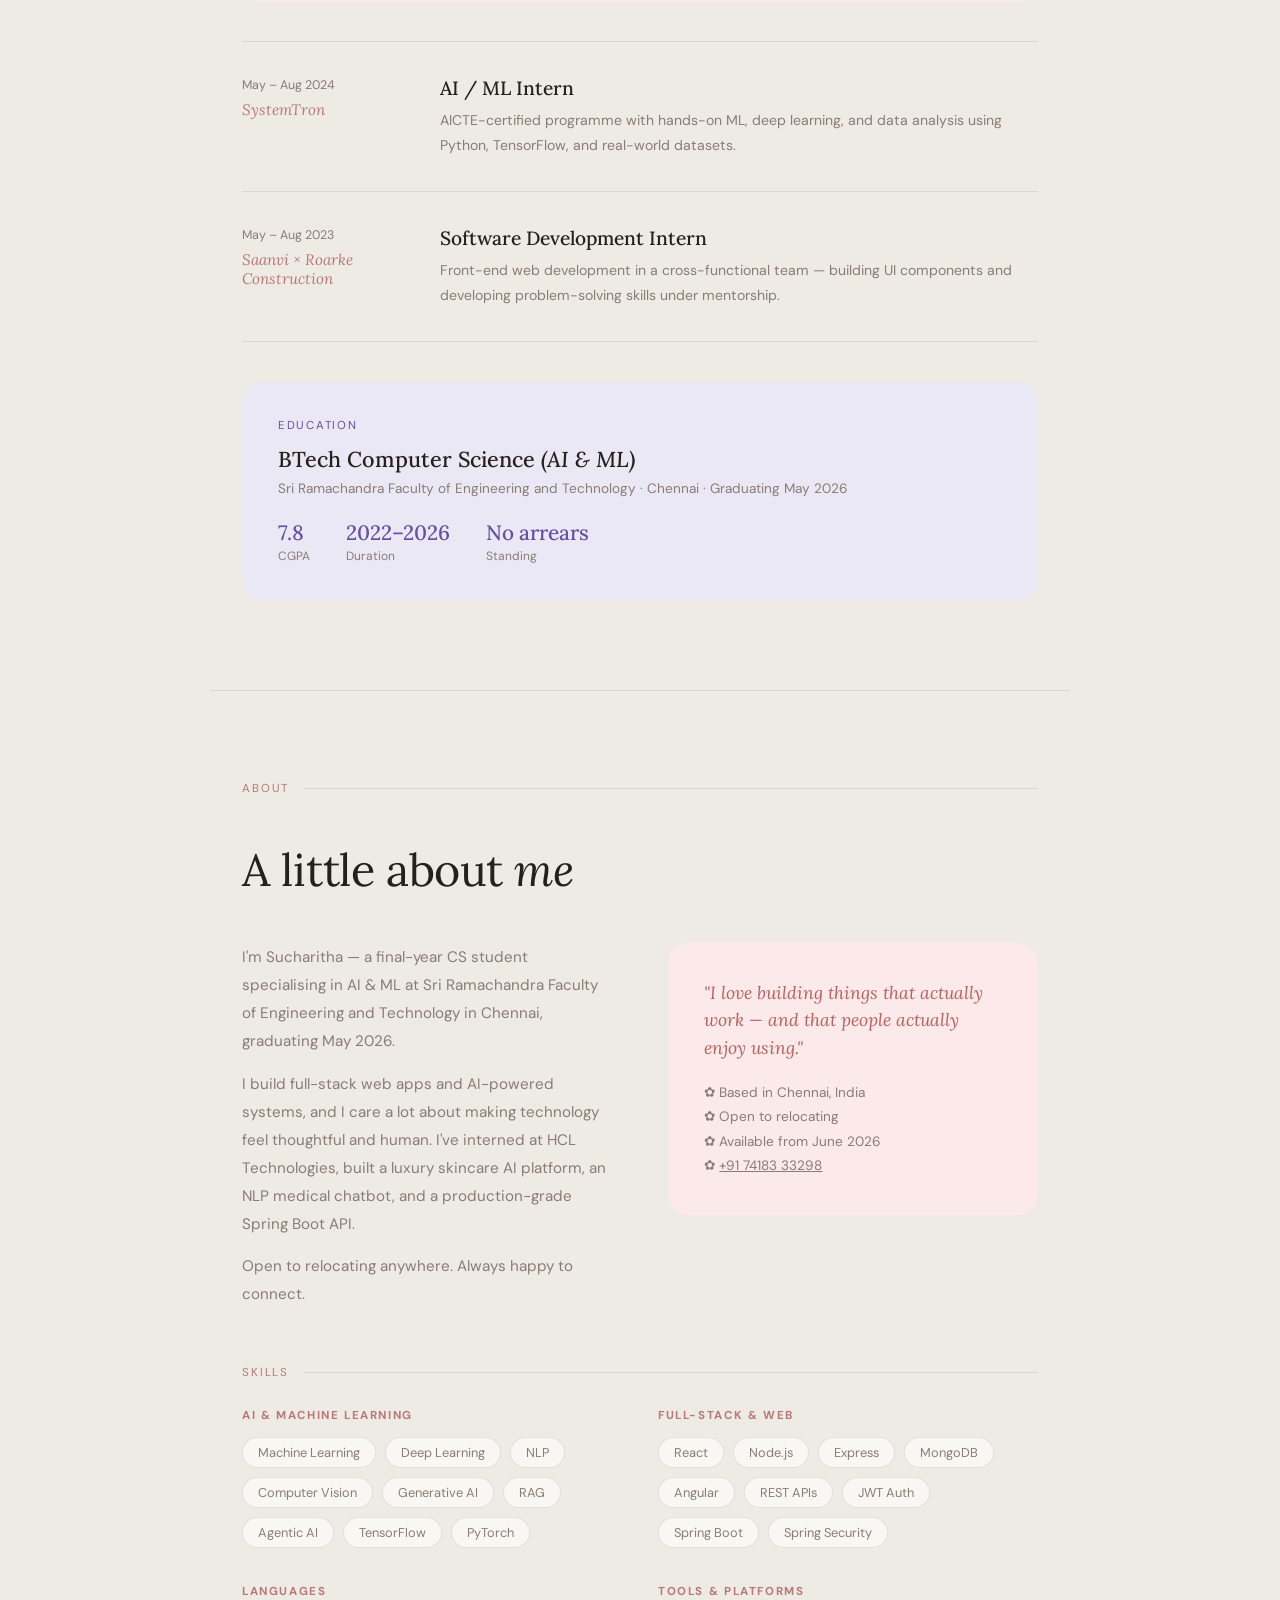
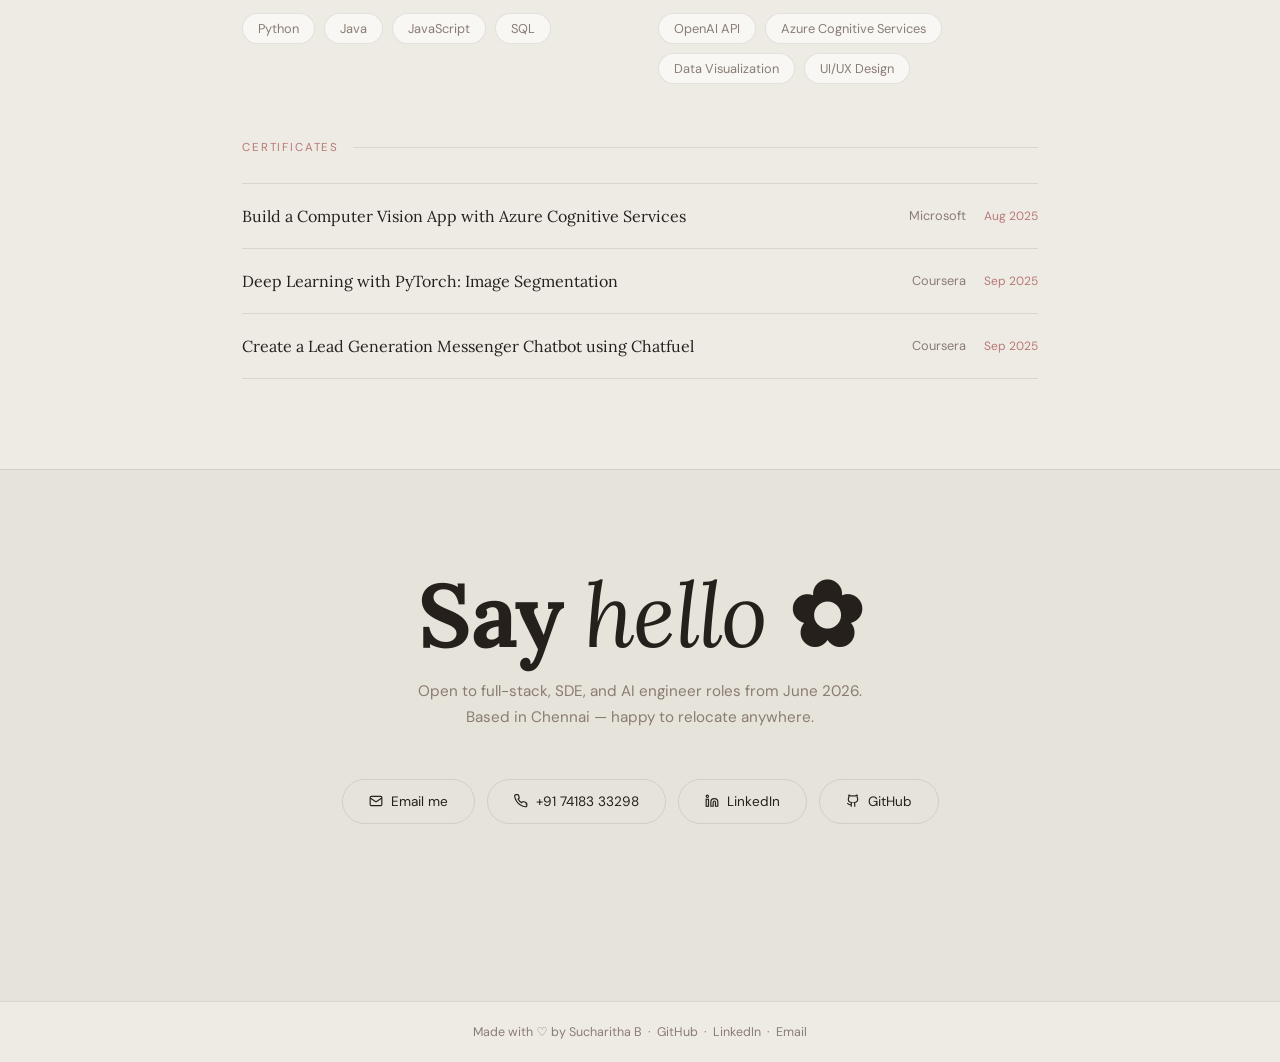
==== commit 290899d2: "Add le plan, SocialFlow, CryptoTrade Pro projects; reorder grid" ====
--- a/index.html
+++ b/index.html
@@ -279,9 +279,12 @@
       transition: transform 0.28s ease, box-shadow 0.28s ease;
     }
     .proj-card:hover { transform: translateY(-5px); box-shadow: 0 16px 44px rgba(0,0,0,0.09); }
-    .proj-card.pink  { background: #fce9e9; }
-    .proj-card.sage  { background: #e5ede0; }
-    .proj-card.peach { background: #fdebd8; }
+    .proj-card.pink     { background: #fce9e9; }
+    .proj-card.sage     { background: #e5ede0; }
+    .proj-card.peach    { background: #fdebd8; }
+    .proj-card.sky      { background: #e0edf8; }
+    .proj-card.lavender { background: #ede8f8; }
+    .proj-card.gold     { background: #fdf3dc; }
     .proj-card.blue  { background: #dfe6f5; }
     .proj-num { font-size: 0.72rem; letter-spacing: 0.1em; }
     .pink  .proj-num { color: #b86060; }
@@ -664,8 +667,56 @@
       </a>
     </div>
 
+    <div class="proj-card sky">
+      <span class="proj-num">02</span>
+      <h3 class="proj-title">le plan — AI Life Manager</h3>
+      <p class="proj-desc">Energy-aware daily planner powered by Claude Opus — checks your mood, sleep & energy before generating your day. Includes a Pomodoro timer, habit streaks, colour-coded notes, and integrations with GitHub, Notion & Google Calendar.</p>
+      <div class="proj-tags">
+        <span class="proj-tag">Next.js 15</span>
+        <span class="proj-tag">TypeScript</span>
+        <span class="proj-tag">Claude API</span>
+        <span class="proj-tag">Tailwind CSS</span>
+        <span class="proj-tag">Netlify</span>
+      </div>
+      <a href="https://github.com/Hackerette0/AI-life-manager" target="_blank" rel="noopener" class="proj-paper-link">
+        <svg width="12" height="12" viewBox="0 0 24 24" fill="none" stroke="currentColor" stroke-width="2"><path d="M15 22v-4a4.8 4.8 0 0 0-1-3.5c3 0 6-2 6-5.5.08-1.25-.27-2.48-1-3.5.28-1.15.28-2.35 0-3.5 0 0-1 0-3 1.5-2.64-.5-5.36-.5-8 0C6 2 5 2 5 2c-.3 1.15-.3 2.35 0 3.5A5.403 5.403 0 0 0 4 9c0 3.5 3 5.5 6 5.5-.39.49-.68 1.05-.85 1.65-.17.6-.22 1.23-.15 1.85v4"/><path d="M9 18c-4.51 2-5-2-7-2"/></svg>
+        View on GitHub
+      </a>
+    </div>
+
+    <div class="proj-card lavender">
+      <span class="proj-num">03</span>
+      <h3 class="proj-title">SocialFlow — AI Social Media Scheduler</h3>
+      <p class="proj-desc">Multi-platform scheduler with AI caption generation (Mistral-7B), optimal posting time recommendations, a 31-day content calendar, hashtag engine, and automated publishing across Instagram, LinkedIn, Twitter & Facebook.</p>
+      <div class="proj-tags">
+        <span class="proj-tag">Next.js 14</span>
+        <span class="proj-tag">FastAPI</span>
+        <span class="proj-tag">Supabase</span>
+        <span class="proj-tag">Mistral-7B</span>
+        <span class="proj-tag">Python</span>
+      </div>
+      <a href="https://github.com/Hackerette0/Social-media-scheduler" target="_blank" rel="noopener" class="proj-paper-link">
+        <svg width="12" height="12" viewBox="0 0 24 24" fill="none" stroke="currentColor" stroke-width="2"><path d="M15 22v-4a4.8 4.8 0 0 0-1-3.5c3 0 6-2 6-5.5.08-1.25-.27-2.48-1-3.5.28-1.15.28-2.35 0-3.5 0 0-1 0-3 1.5-2.64-.5-5.36-.5-8 0C6 2 5 2 5 2c-.3 1.15-.3 2.35 0 3.5A5.403 5.403 0 0 0 4 9c0 3.5 3 5.5 6 5.5-.39.49-.68 1.05-.85 1.65-.17.6-.22 1.23-.15 1.85v4"/><path d="M9 18c-4.51 2-5-2-7-2"/></svg>
+        View on GitHub
+      </a>
+    </div>
+
+    <div class="proj-card gold">
+      <span class="proj-num">04</span>
+      <h3 class="proj-title">CryptoTrade Pro</h3>
+      <p class="proj-desc">Full-stack crypto trading platform with real-time WebSocket price streams from Binance, multi-exchange order placement, live order book, portfolio P&L tracking, advanced analytics, and Stripe subscription billing.</p>
+      <div class="proj-tags">
+        <span class="proj-tag">React 18</span>
+        <span class="proj-tag">Node.js</span>
+        <span class="proj-tag">MongoDB</span>
+        <span class="proj-tag">WebSockets</span>
+        <span class="proj-tag">Binance API</span>
+        <span class="proj-tag">Stripe</span>
+      </div>
+    </div>
+
     <div class="proj-card pink">
-      <span class="proj-num">02</span>
+      <span class="proj-num">05</span>
       <h3 class="proj-title">Ōly — AI Luxury Skincare Platform</h3>
       <p class="proj-desc">Full-stack MERN platform with real-time skin analysis, RAG-based personalised recommendations, an AI Skin Diary with progress charts, and an AI-moderated community forum.</p>
       <div class="proj-tags">
@@ -678,7 +729,7 @@
     </div>
 
     <div class="proj-card sage">
-      <span class="proj-num">03</span>
+      <span class="proj-num">06</span>
       <h3 class="proj-title">RASA Medical Chatbot</h3>
       <p class="proj-desc">AI-powered healthcare chatbot using RASA & TensorFlow — 85% accurate disease prediction with NLP-driven responses and automatic anomaly detection.</p>
       <div class="proj-tags">
@@ -690,7 +741,7 @@
     </div>
 
     <div class="proj-card peach">
-      <span class="proj-num">04</span>
+      <span class="proj-num">07</span>
       <h3 class="proj-title">Spring Boot Auth API</h3>
       <p class="proj-desc">Production-ready REST API with JWT authentication, refresh tokens, RBAC (USER/ADMIN), BCrypt hashing, and protected file upload endpoints — secure by design.</p>
       <div class="proj-tags">
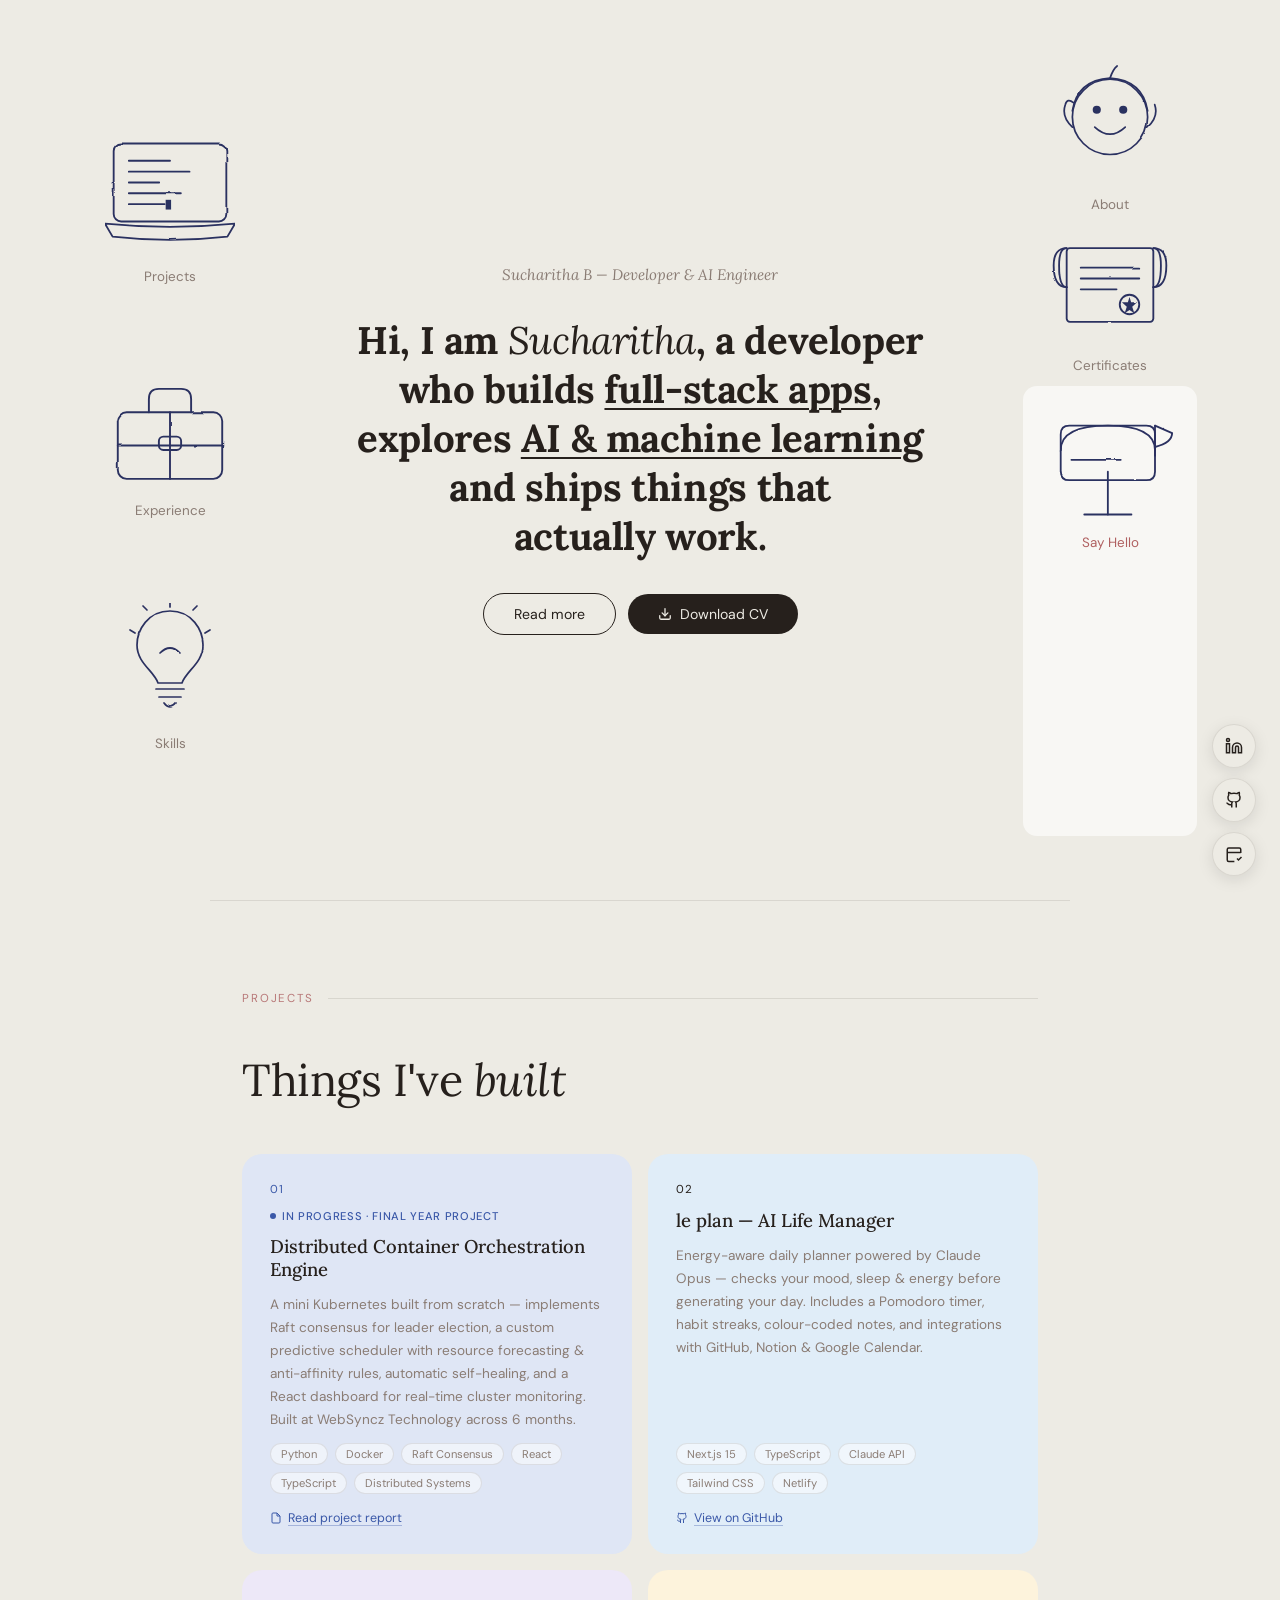
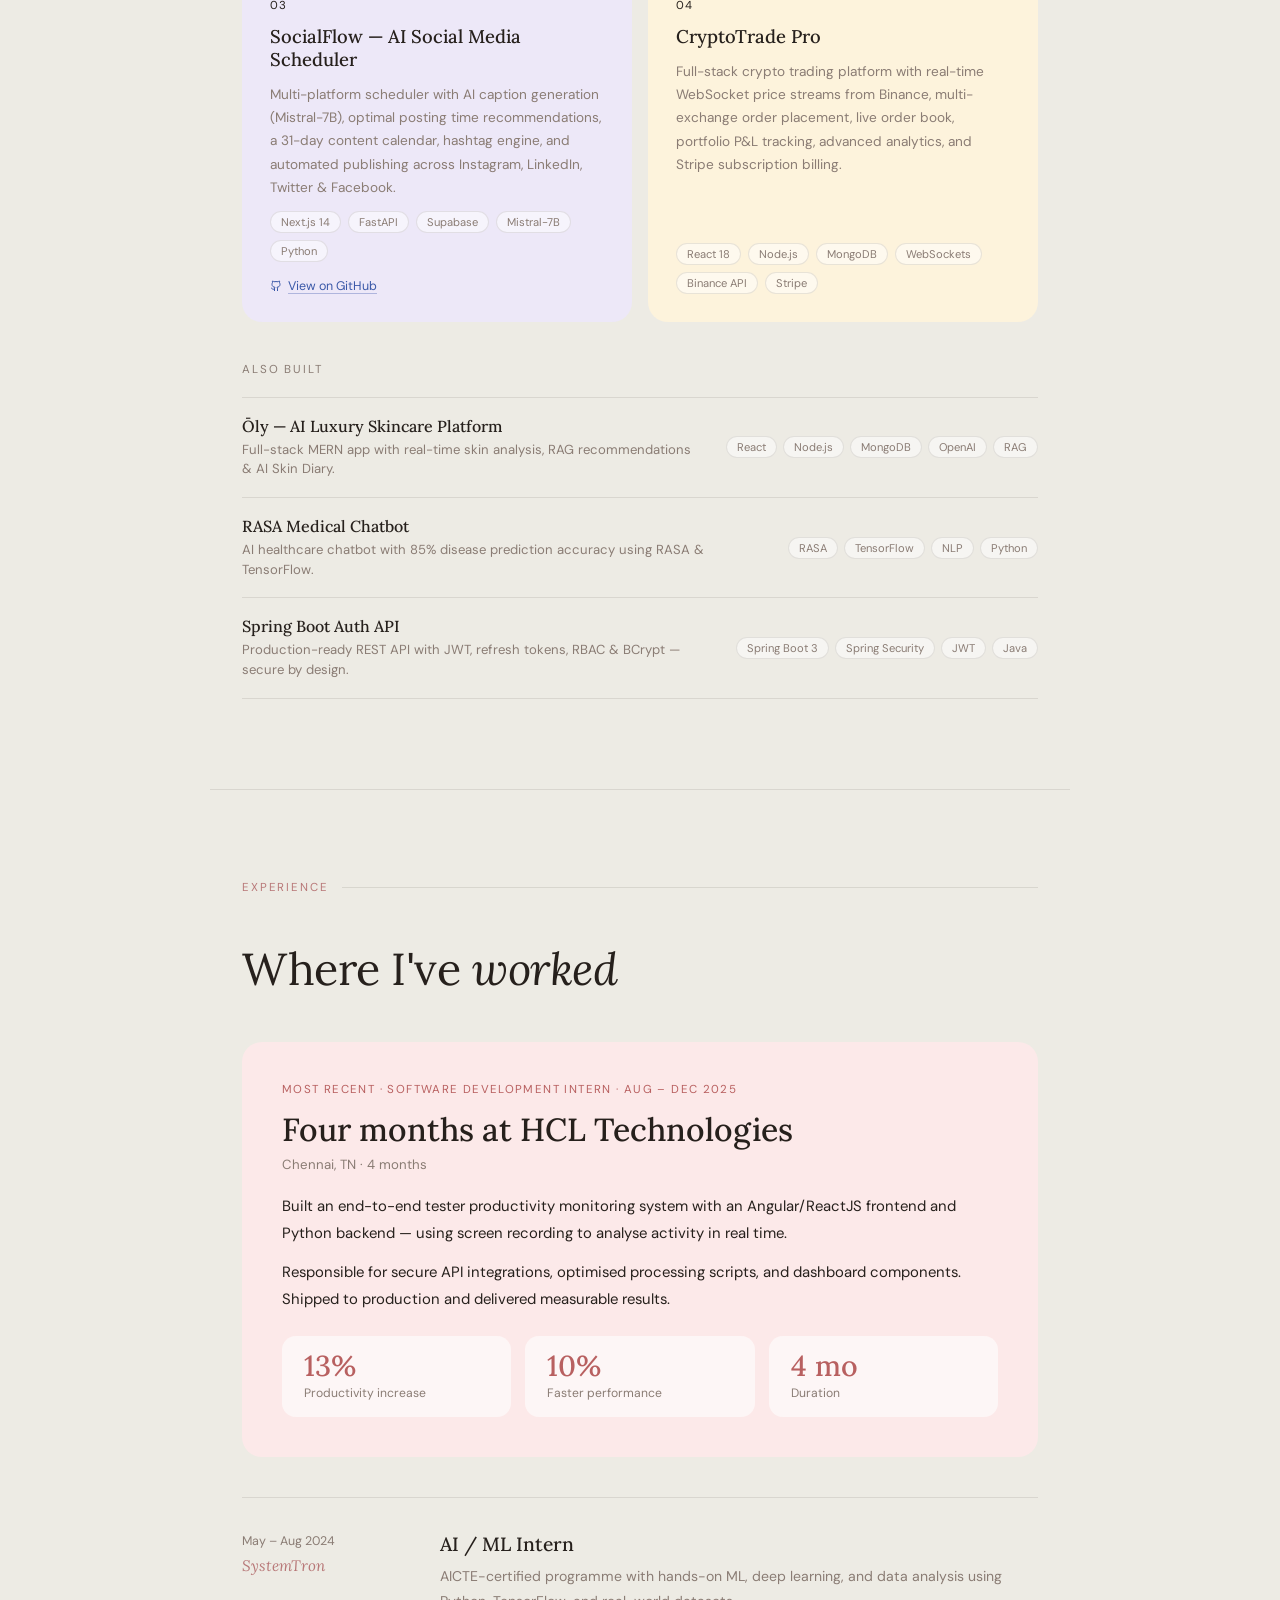
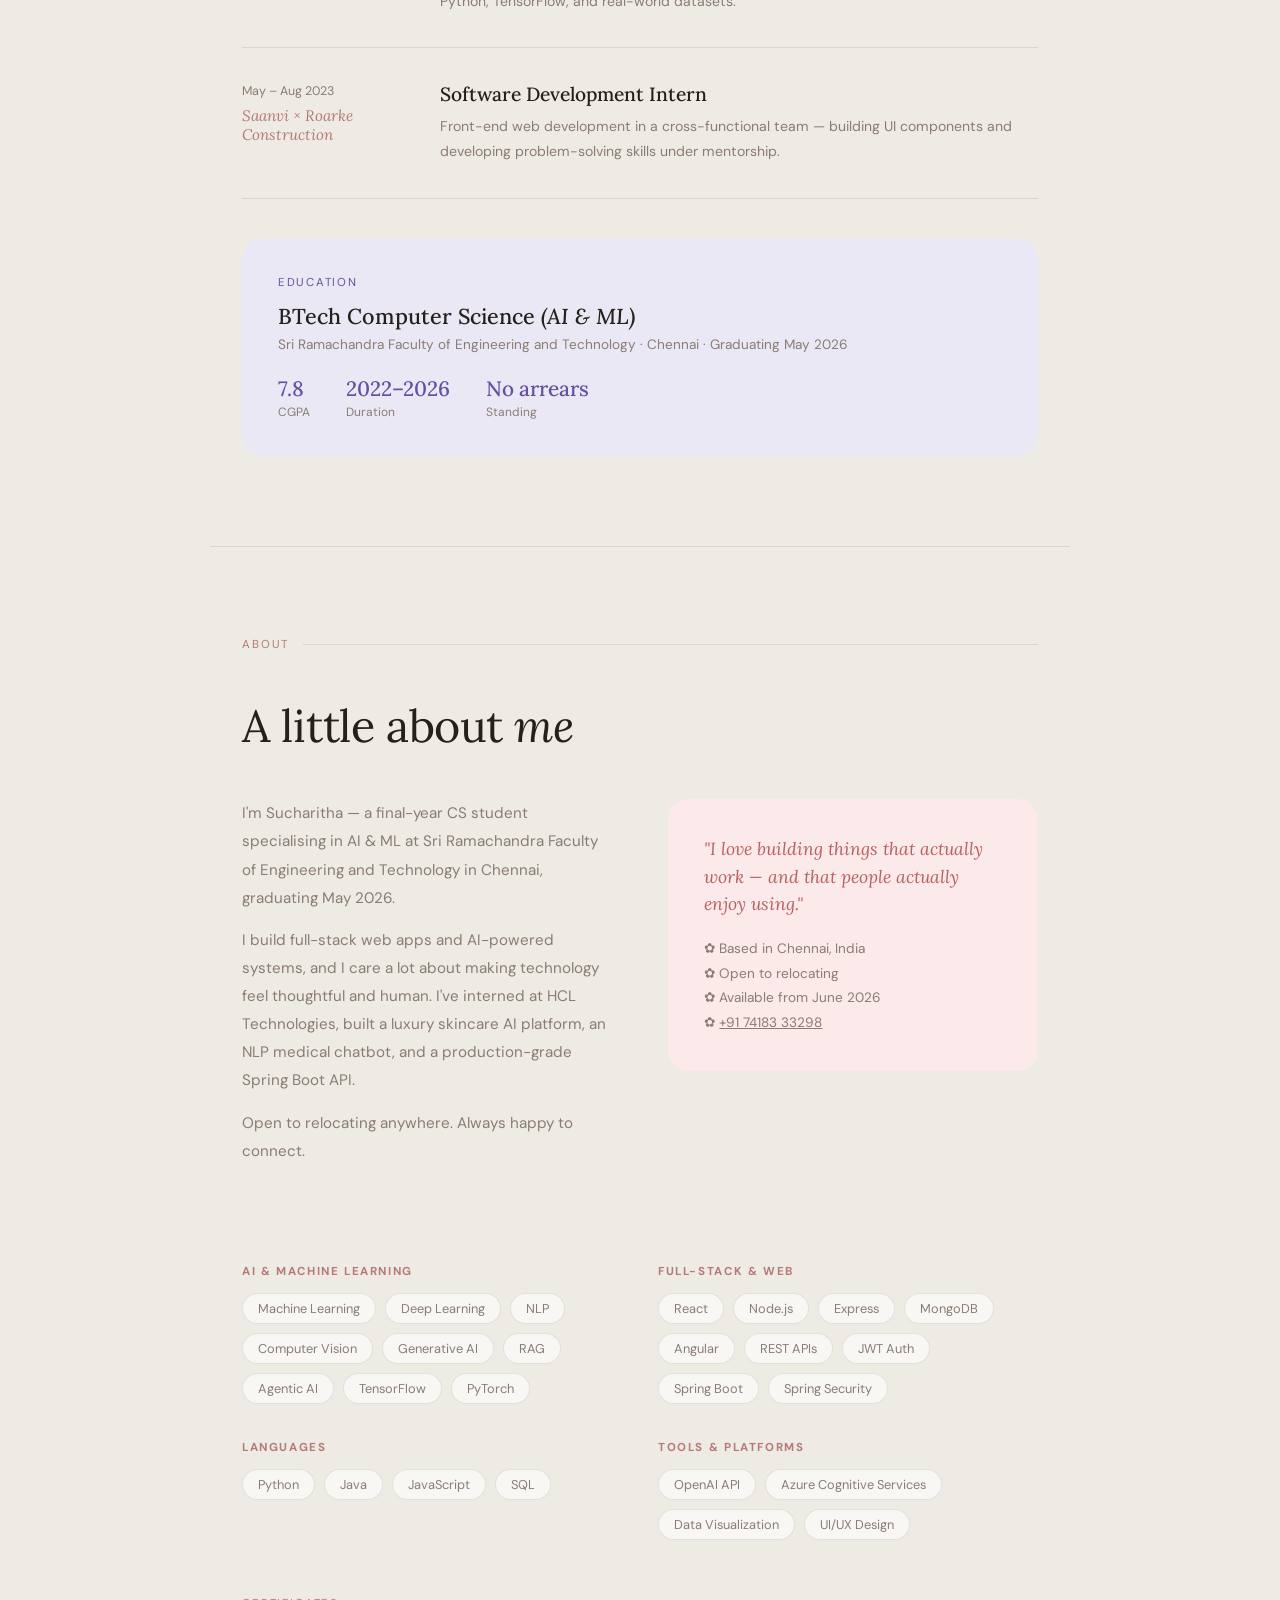
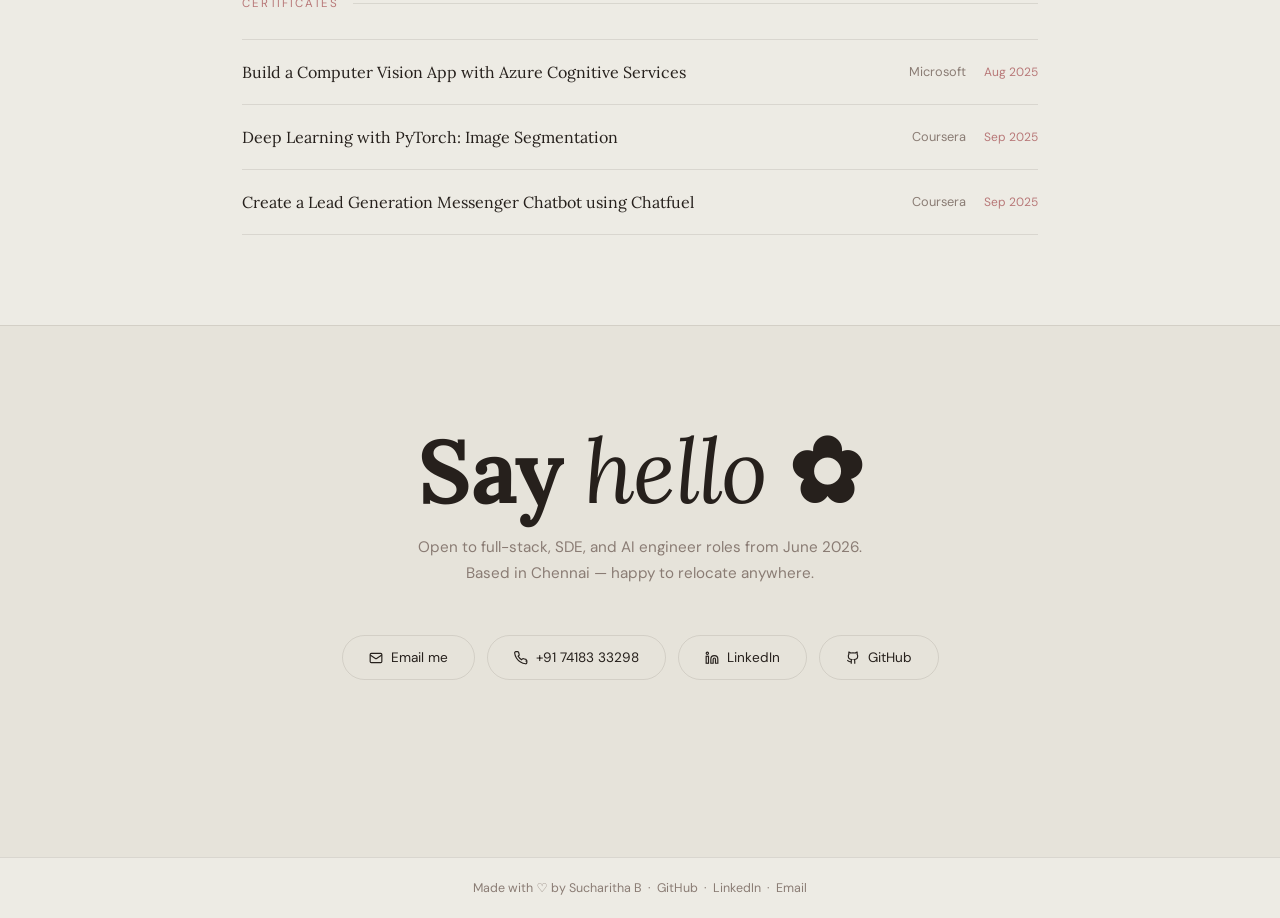
==== commit 8b46bcbe: "Show older projects as list below featured cards" ====
--- a/index.html
+++ b/index.html
@@ -402,6 +402,24 @@
       cursor: default;
     }
     .tag-pill:hover { border-color:var(--accent); color:var(--accent); transform:translateY(-1px); }
+
+    /* ── Older projects list ─────────────── */
+    .older-label {
+      font-size: 0.72rem; letter-spacing: 0.16em; text-transform: uppercase;
+      color: var(--muted); margin: 40px 0 20px;
+    }
+    .older-list { display: flex; flex-direction: column; }
+    .older-entry {
+      display: flex; justify-content: space-between; align-items: center;
+      gap: 24px; padding: 18px 0; border-bottom: 1px solid var(--border);
+      transition: padding-left 0.2s;
+    }
+    .older-entry:first-child { border-top: 1px solid var(--border); }
+    .older-entry:hover { padding-left: 10px; }
+    .older-left { display: flex; flex-direction: column; gap: 4px; min-width: 0; }
+    .older-title { font-family: var(--serif); font-size: 1rem; font-weight: 500; }
+    .older-desc  { font-size: 0.82rem; color: var(--muted); line-height: 1.5; }
+    .older-tags  { display: flex; flex-wrap: wrap; gap: 6px; flex-shrink: 0; }
 
     .cert-item {
       display:flex; justify-content:space-between; align-items:center;
@@ -715,11 +733,18 @@
       </div>
     </div>
 
-    <div class="proj-card pink">
-      <span class="proj-num">05</span>
-      <h3 class="proj-title">Ōly — AI Luxury Skincare Platform</h3>
-      <p class="proj-desc">Full-stack MERN platform with real-time skin analysis, RAG-based personalised recommendations, an AI Skin Diary with progress charts, and an AI-moderated community forum.</p>
-      <div class="proj-tags">
+  </div>
+
+  <!-- Older projects list -->
+  <div class="older-label reveal">Also built</div>
+  <div class="older-list stagger">
+
+    <div class="older-entry">
+      <div class="older-left">
+        <span class="older-title">Ōly — AI Luxury Skincare Platform</span>
+        <span class="older-desc">Full-stack MERN app with real-time skin analysis, RAG recommendations & AI Skin Diary.</span>
+      </div>
+      <div class="older-tags">
         <span class="proj-tag">React</span>
         <span class="proj-tag">Node.js</span>
         <span class="proj-tag">MongoDB</span>
@@ -728,11 +753,12 @@
       </div>
     </div>
 
-    <div class="proj-card sage">
-      <span class="proj-num">06</span>
-      <h3 class="proj-title">RASA Medical Chatbot</h3>
-      <p class="proj-desc">AI-powered healthcare chatbot using RASA & TensorFlow — 85% accurate disease prediction with NLP-driven responses and automatic anomaly detection.</p>
-      <div class="proj-tags">
+    <div class="older-entry">
+      <div class="older-left">
+        <span class="older-title">RASA Medical Chatbot</span>
+        <span class="older-desc">AI healthcare chatbot with 85% disease prediction accuracy using RASA & TensorFlow.</span>
+      </div>
+      <div class="older-tags">
         <span class="proj-tag">RASA</span>
         <span class="proj-tag">TensorFlow</span>
         <span class="proj-tag">NLP</span>
@@ -740,11 +766,12 @@
       </div>
     </div>
 
-    <div class="proj-card peach">
-      <span class="proj-num">07</span>
-      <h3 class="proj-title">Spring Boot Auth API</h3>
-      <p class="proj-desc">Production-ready REST API with JWT authentication, refresh tokens, RBAC (USER/ADMIN), BCrypt hashing, and protected file upload endpoints — secure by design.</p>
-      <div class="proj-tags">
+    <div class="older-entry">
+      <div class="older-left">
+        <span class="older-title">Spring Boot Auth API</span>
+        <span class="older-desc">Production-ready REST API with JWT, refresh tokens, RBAC & BCrypt — secure by design.</span>
+      </div>
+      <div class="older-tags">
         <span class="proj-tag">Spring Boot 3</span>
         <span class="proj-tag">Spring Security</span>
         <span class="proj-tag">JWT</span>
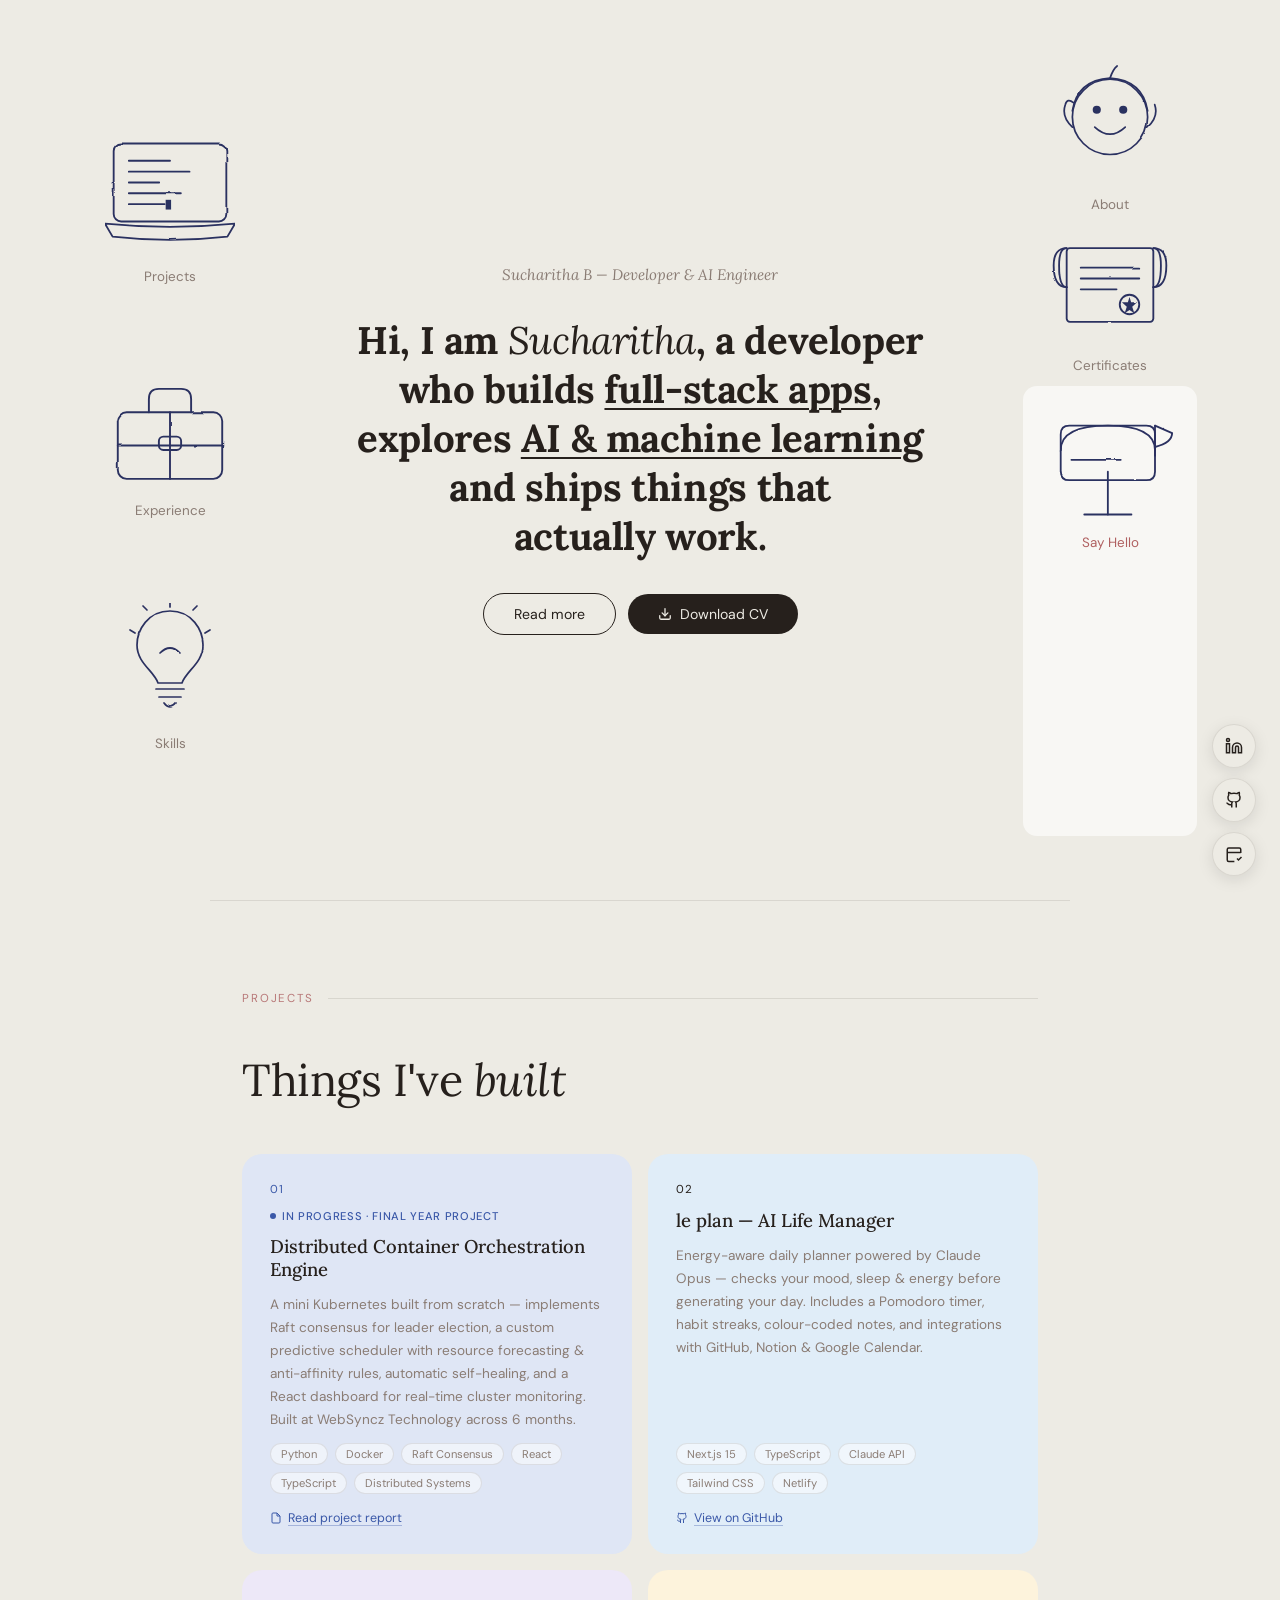
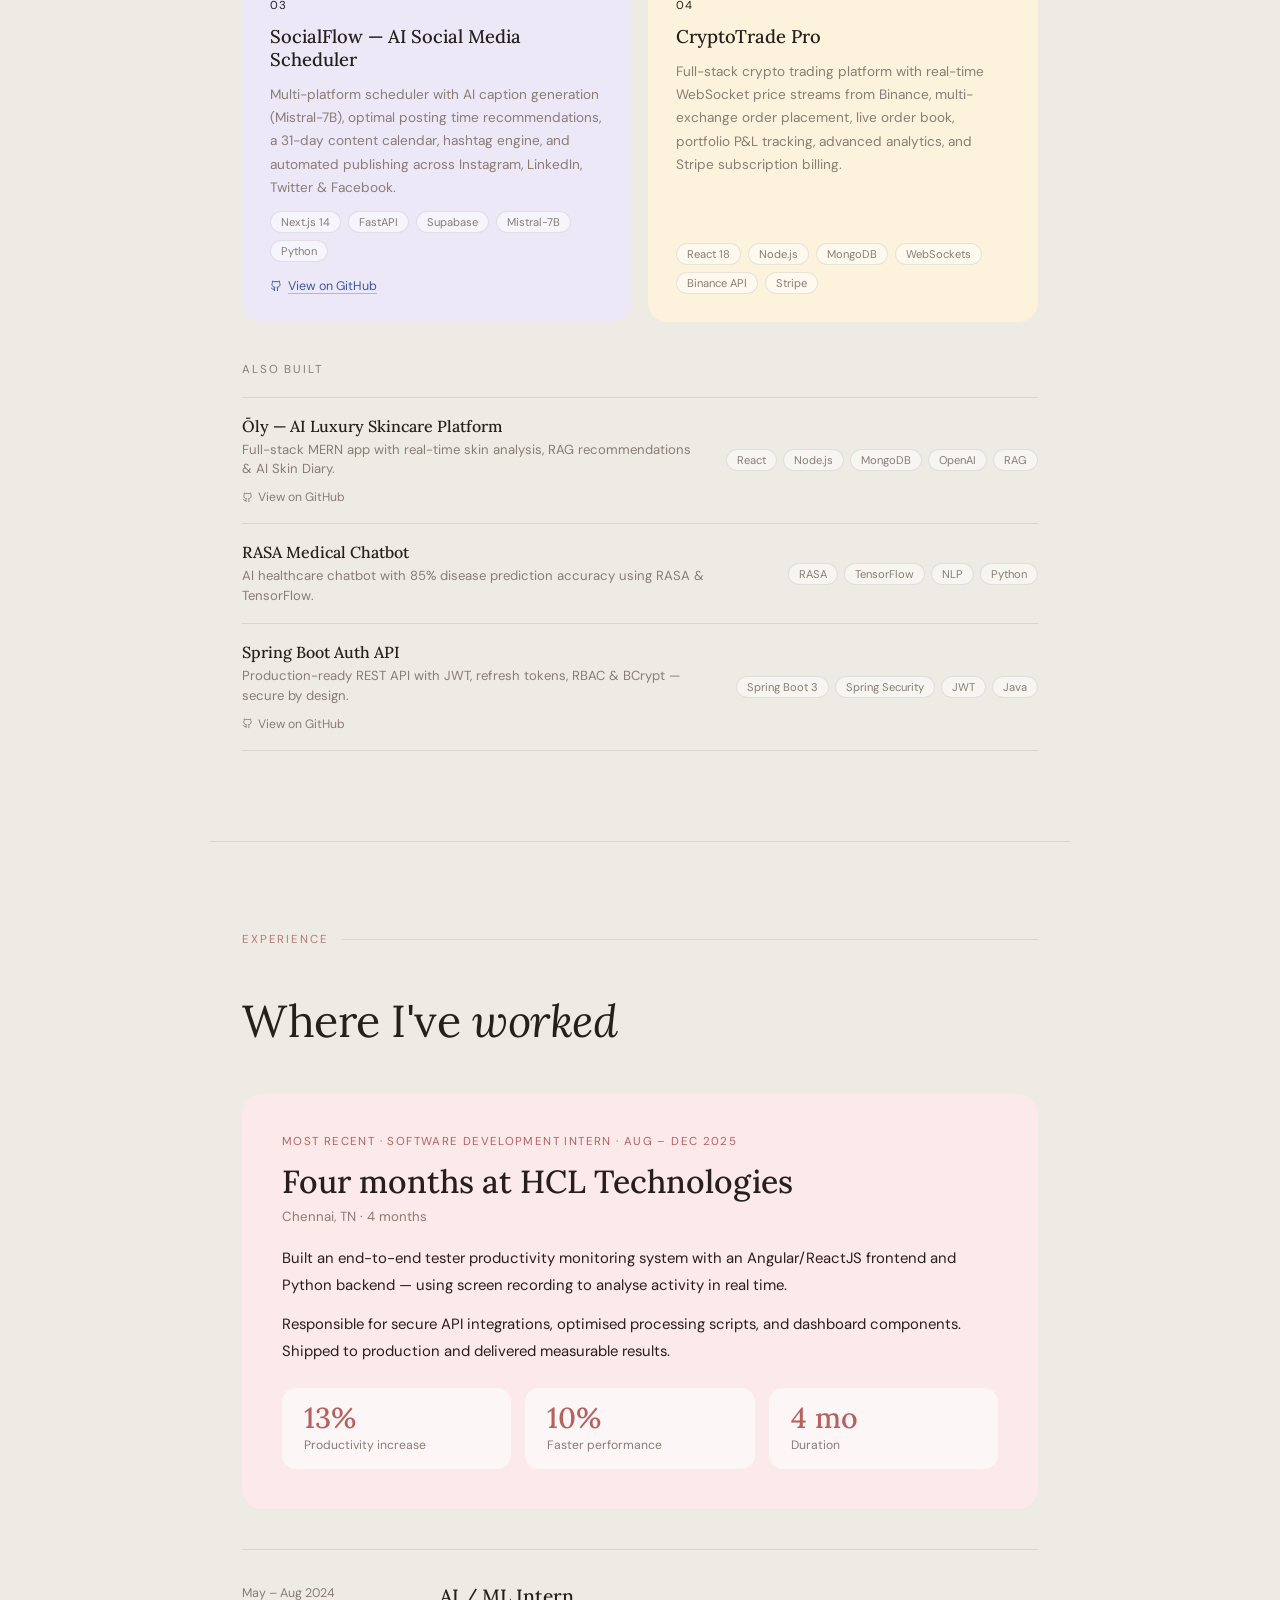
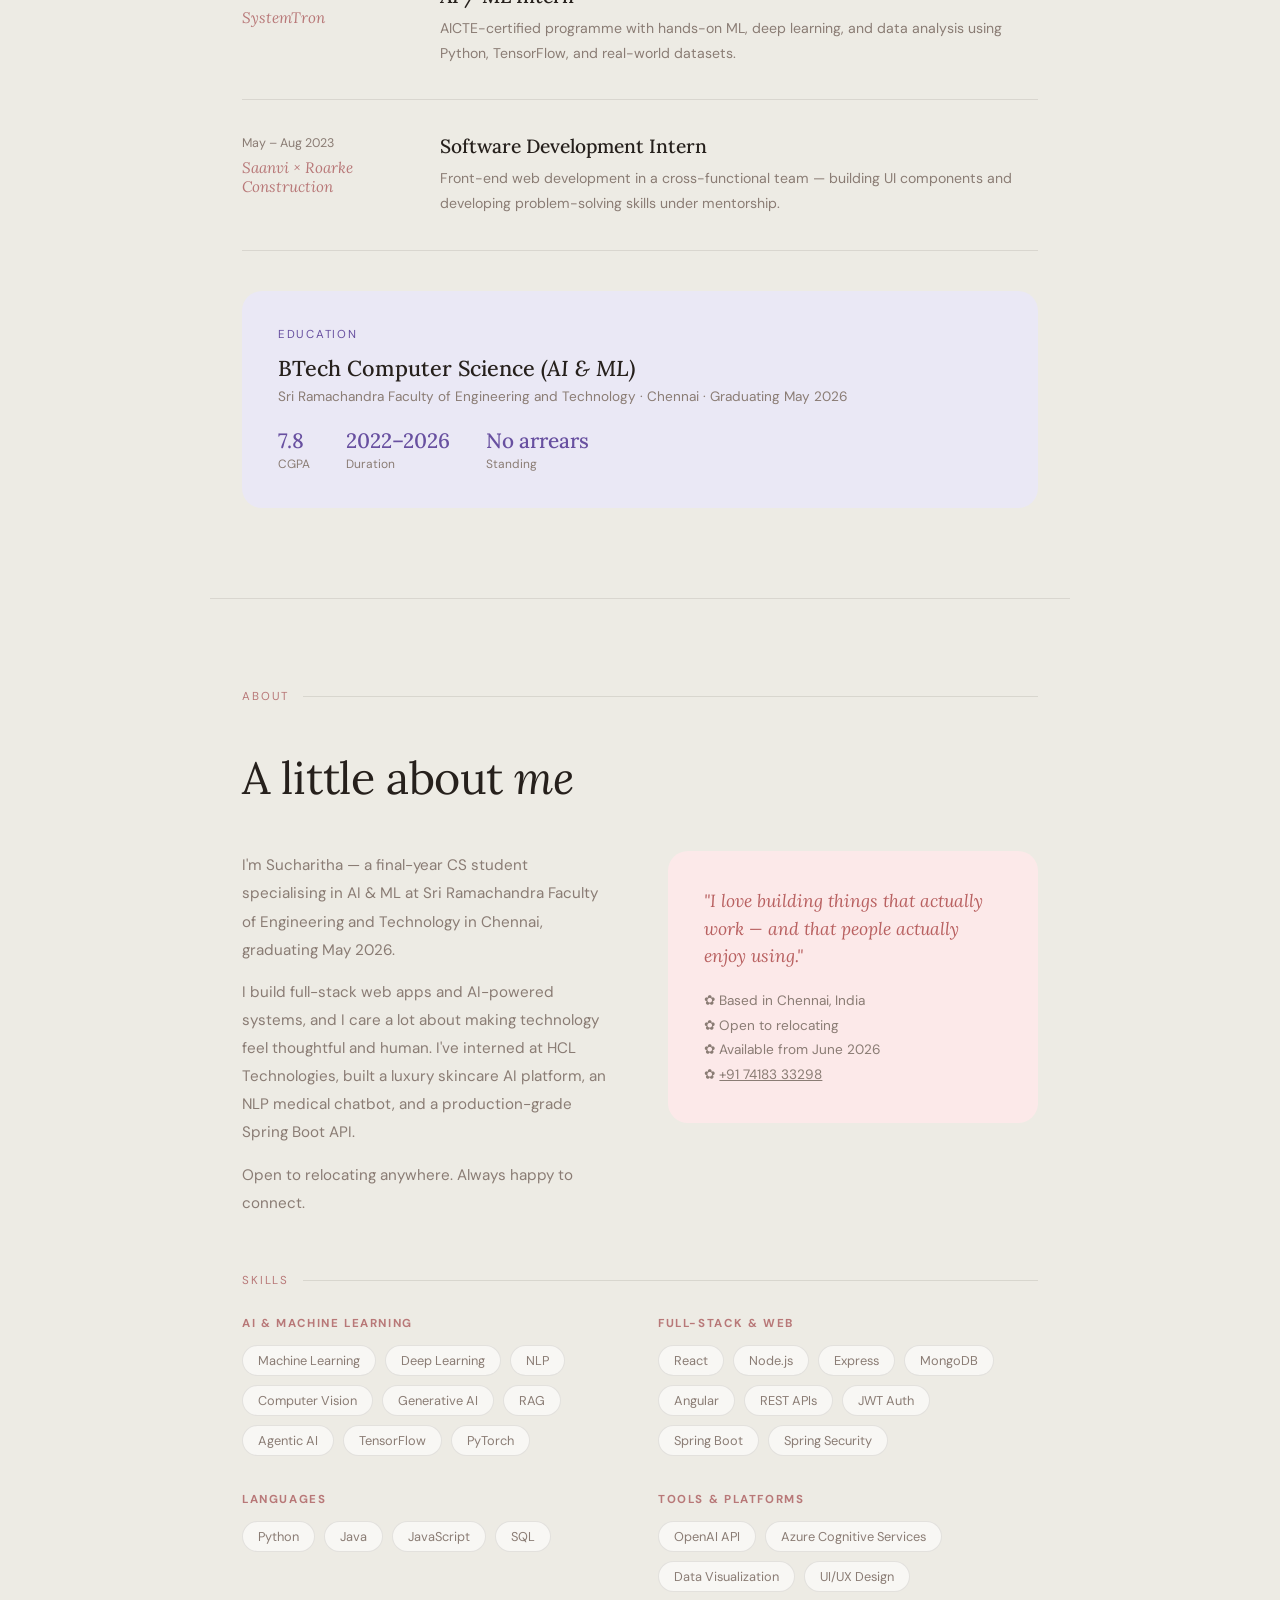
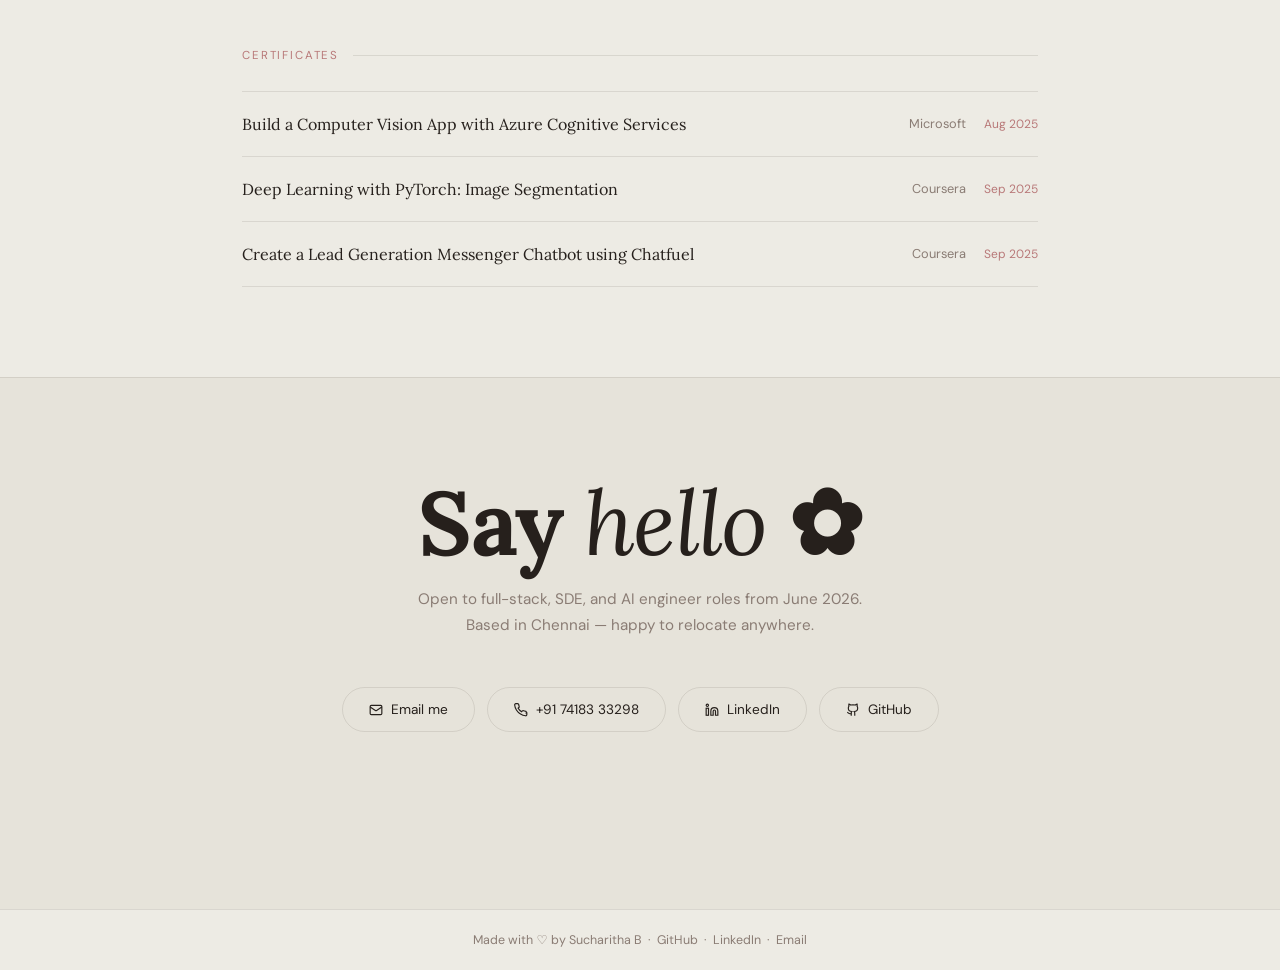
==== commit 704b8db8: "Add GitHub links to older projects list" ====
--- a/index.html
+++ b/index.html
@@ -420,6 +420,12 @@
     .older-title { font-family: var(--serif); font-size: 1rem; font-weight: 500; }
     .older-desc  { font-size: 0.82rem; color: var(--muted); line-height: 1.5; }
     .older-tags  { display: flex; flex-wrap: wrap; gap: 6px; flex-shrink: 0; }
+    .older-gh {
+      display: inline-flex; align-items: center; gap: 5px;
+      font-size: 0.76rem; color: var(--muted); text-decoration: none;
+      margin-top: 6px; transition: color 0.2s;
+    }
+    .older-gh:hover { color: var(--accent); }
 
     .cert-item {
       display:flex; justify-content:space-between; align-items:center;
@@ -743,6 +749,10 @@
       <div class="older-left">
         <span class="older-title">Ōly — AI Luxury Skincare Platform</span>
         <span class="older-desc">Full-stack MERN app with real-time skin analysis, RAG recommendations & AI Skin Diary.</span>
+        <a href="https://github.com/Hackerette0/Oly" target="_blank" rel="noopener" class="older-gh">
+          <svg width="11" height="11" viewBox="0 0 24 24" fill="none" stroke="currentColor" stroke-width="2"><path d="M15 22v-4a4.8 4.8 0 0 0-1-3.5c3 0 6-2 6-5.5.08-1.25-.27-2.48-1-3.5.28-1.15.28-2.35 0-3.5 0 0-1 0-3 1.5-2.64-.5-5.36-.5-8 0C6 2 5 2 5 2c-.3 1.15-.3 2.35 0 3.5A5.403 5.403 0 0 0 4 9c0 3.5 3 5.5 6 5.5-.39.49-.68 1.05-.85 1.65-.17.6-.22 1.23-.15 1.85v4"/><path d="M9 18c-4.51 2-5-2-7-2"/></svg>
+          View on GitHub
+        </a>
       </div>
       <div class="older-tags">
         <span class="proj-tag">React</span>
@@ -770,6 +780,10 @@
       <div class="older-left">
         <span class="older-title">Spring Boot Auth API</span>
         <span class="older-desc">Production-ready REST API with JWT, refresh tokens, RBAC & BCrypt — secure by design.</span>
+        <a href="https://github.com/Hackerette0/spring-boot-application" target="_blank" rel="noopener" class="older-gh">
+          <svg width="11" height="11" viewBox="0 0 24 24" fill="none" stroke="currentColor" stroke-width="2"><path d="M15 22v-4a4.8 4.8 0 0 0-1-3.5c3 0 6-2 6-5.5.08-1.25-.27-2.48-1-3.5.28-1.15.28-2.35 0-3.5 0 0-1 0-3 1.5-2.64-.5-5.36-.5-8 0C6 2 5 2 5 2c-.3 1.15-.3 2.35 0 3.5A5.403 5.403 0 0 0 4 9c0 3.5 3 5.5 6 5.5-.39.49-.68 1.05-.85 1.65-.17.6-.22 1.23-.15 1.85v4"/><path d="M9 18c-4.51 2-5-2-7-2"/></svg>
+          View on GitHub
+        </a>
       </div>
       <div class="older-tags">
         <span class="proj-tag">Spring Boot 3</span>
